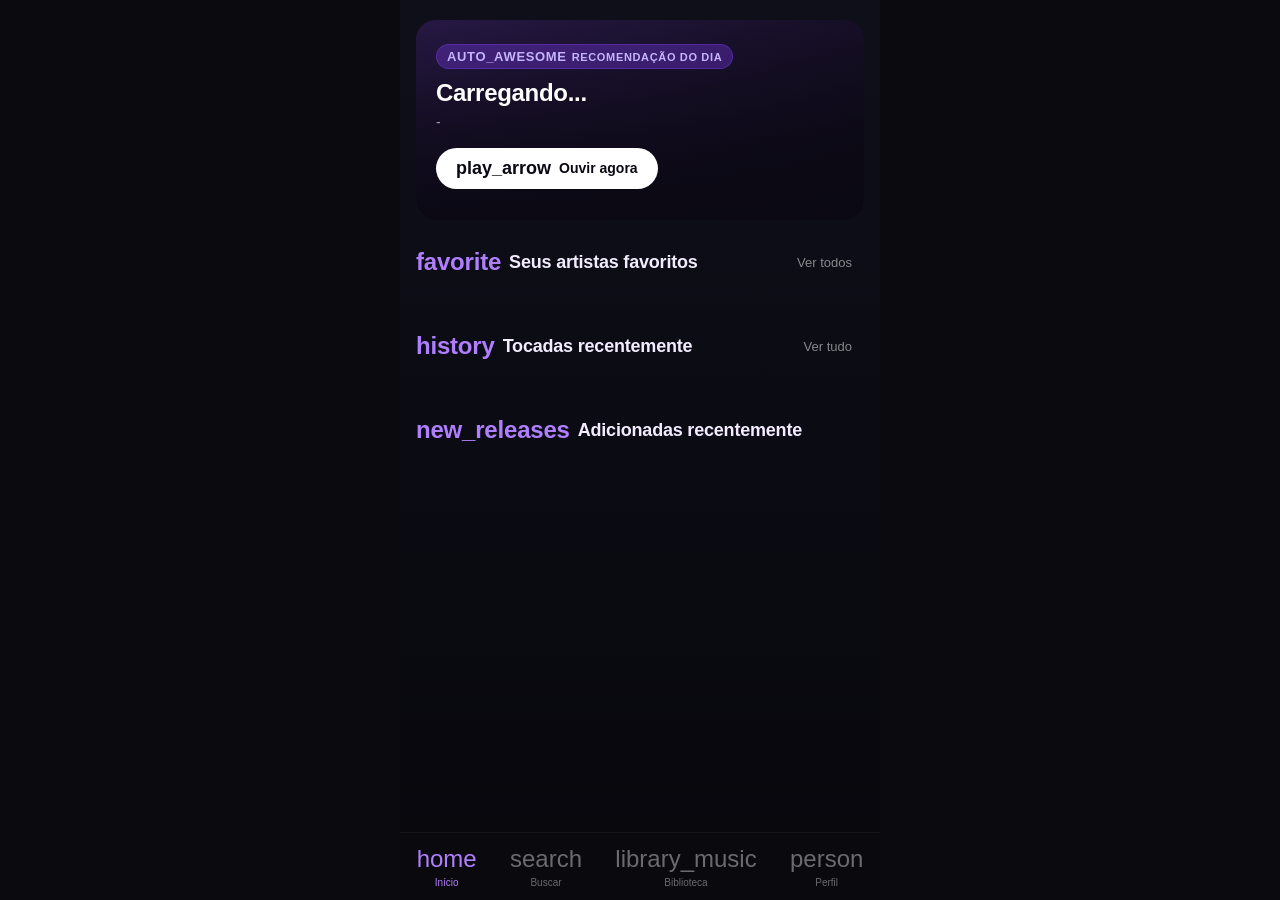
==== player.html @ 67375602 "Merge pull request #2 from isaacmottazt/vercel/install-vercel-web-analytics-o1m3c8 Install Vercel We" ====
<!doctype html>
<html lang="pt-BR">
  <head>
    <meta charset="UTF-8" />
    <meta
      name="viewport"
      content="width=device-width, initial-scale=1.0, viewport-fit=cover"
    />
    <title>Fenda Music</title>
    <link rel="manifest" href="manifest.json" />
    <link rel="stylesheet" href="fonts/material-symbols.css" />
    <link rel="stylesheet" href="base.css" />
    <link rel="stylesheet" href="inicio.css" />
    <link rel="stylesheet" href="busca.css" />
    <link rel="stylesheet" href="biblioteca.css" />
    <link rel="stylesheet" href="perfil.css" />
    <link rel="stylesheet" href="artist-detail.css" />
    <link rel="stylesheet" href="painel.css" />
    <style>
      /* Garante grid 3 colunas independente de cache do browser */
      .lib-artists-top {
        display: grid !important;
        grid-template-columns: repeat(3, 1fr) !important;
      }
      .lib-artists-top-row2 {
        display: contents !important;
      }
      .lib-top-artist-card {
        flex-direction: column !important;
        align-items: center !important;
        text-align: center !important;
      }
      .artists-grid-lib {
        display: grid !important;
        grid-template-columns: repeat(3, 1fr) !important;
      }
      .artist-card-lib {
        flex-direction: column !important;
        align-items: center !important;
        text-align: center !important;
      }
      .artist-card-lib-arrow {
        display: none !important;
      }

      /* ── FIX PLAYER EXPANDIDO (sobrescreve cache do SW) ── */

      /* Container principal */
      .lyrics-full-screen {
        position: fixed !important;
        top: 0 !important;
        left: 0 !important;
        transform: translateY(100%) !important;
        width: 100% !important;
        max-width: 100% !important;
        height: 100dvh !important;
        z-index: 2000 !important;
        display: flex !important;
        flex-direction: column !important;
        overflow: hidden !important;
        transition: transform 0.35s cubic-bezier(0.19, 1, 0.22, 1) !important;
        background: #0a0812 !important;
      }
      .lyrics-full-screen.expanded {
        transform: translateY(0%) !important;
      }

      /* Fundo dinâmico — DEVE ficar atrás de tudo */
      .player-bg {
        position: absolute !important;
        inset: 0 !important;
        z-index: 0 !important;
        background: linear-gradient(160deg, #2a1a4a 0%, #0a0812 60%) !important;
      }

      /* Painel de fila — DEVE ser overlay, não participar do flex flow.
         BUG: não tinha CSS em lugar nenhum, ficava no fluxo normal e
         empurrava o player-scroll-area para fora da tela. */
      .queue-panel {
        position: absolute !important;
        inset: 0 !important;
        z-index: 50 !important;
        background: #0d0a18 !important;
        transform: translateX(100%) !important;
        transition: transform 0.3s cubic-bezier(0.32, 0, 0.15, 1) !important;
        display: flex !important;
        flex-direction: column !important;
        overflow: hidden !important;
      }
      .queue-panel.active {
        transform: translateX(0%) !important;
      }
      .queue-panel-header {
        display: flex !important;
        align-items: center !important;
        justify-content: space-between !important;
        padding: 52px 20px 16px !important;
        flex-shrink: 0 !important;
        border-bottom: 1px solid rgba(255,255,255,0.08) !important;
      }
      .queue-panel-header h3 {
        font-size: 18px !important;
        font-weight: 800 !important;
        color: #fff !important;
        margin: 0 !important;
      }
      .queue-panel-list {
        flex: 1 !important;
        overflow-y: auto !important;
        padding: 8px 12px !important;
      }

      /* Área rolável — DEVE ter posição e z-index para ficar sobre o player-bg */
      .player-scroll-area {
        position: relative !important;
        z-index: 1 !important;
        flex: 1 !important;
        min-height: 0 !important;
        height: auto !important;
        overflow-y: auto !important;
        overflow-x: hidden !important;
        scroll-snap-type: y mandatory !important;
        scrollbar-width: none !important;
      }
      .player-scroll-area::-webkit-scrollbar { display: none !important; }

      /* Página 1: capa + controles */
      .player-page-one {
        min-height: 100dvh !important;
        height: auto !important;
        flex-shrink: 0 !important;
        display: flex !important;
        flex-direction: column !important;
        padding: 0 20px 16px !important;
        scroll-snap-align: start !important;
        box-sizing: border-box !important;
        position: relative !important;
      }

      /* Área da capa — cresce para preencher espaço disponível */
      .player-cover-area {
        flex: 1 !important;
        display: flex !important;
        align-items: center !important;
        justify-content: center !important;
        padding: 12px 0 !important;
        min-height: 0 !important;
      }

      /* Capa expandida */
      .player-expanded-cover {
        width: min(72vw, 300px) !important;
        aspect-ratio: 1 !important;
        border-radius: 20px !important;
        object-fit: cover !important;
        display: block !important;
      }

      /* Linha info (título + favorito) */
      .player-info-row {
        display: flex !important;
        align-items: center !important;
        justify-content: space-between !important;
        margin-bottom: 16px !important;
        flex-shrink: 0 !important;
      }
      .player-info-text { min-width: 0 !important; flex: 1 !important; }
      .player-info-text h2 {
        font-size: 22px !important;
        font-weight: 800 !important;
        color: #fff !important;
        margin: 0 0 3px !important;
        white-space: nowrap !important;
        overflow: hidden !important;
        text-overflow: ellipsis !important;
      }
      .player-info-text p {
        font-size: 14px !important;
        color: rgba(255,255,255,0.5) !important;
        margin: 0 !important;
      }

      /* Controles */
      .player-controls-row {
        display: flex !important;
        align-items: center !important;
        justify-content: space-between !important;
        margin-bottom: 16px !important;
        flex-shrink: 0 !important;
      }
      .ctrl-play {
        background: linear-gradient(135deg, #7c3aed, #a855f7) !important;
        border: none !important;
        width: 64px !important;
        height: 64px !important;
        border-radius: 50% !important;
        display: flex !important;
        align-items: center !important;
        justify-content: center !important;
        cursor: pointer !important;
      }
      .ctrl-play .material-symbols-rounded {
        font-size: 36px !important;
        color: #fff !important;
      }
      .ctrl-main, .ctrl-extra {
        background: none !important;
        border: none !important;
        display: flex !important;
        align-items: center !important;
        justify-content: center !important;
        cursor: pointer !important;
      }
      .ctrl-main  { width: 52px !important; height: 52px !important; color: rgba(255,255,255,0.85) !important; }
      .ctrl-extra { width: 44px !important; height: 44px !important; color: rgba(255,255,255,0.4) !important;  }
      .ctrl-main  .material-symbols-rounded { font-size: 40px !important; }
      .ctrl-extra .material-symbols-rounded { font-size: 22px !important; }
      .ctrl-extra.active { color: #a78bfa !important; }

      /* Mini controles (aparecem ao rolar para letras) */
      .player-mini-controls {
        position: absolute !important;
        bottom: 0 !important;
        left: 0 !important;
        right: 0 !important;
        z-index: 10 !important;
        transform: translateY(100%) !important;
        transition: transform 0.25s ease !important;
        display: flex !important;
        align-items: center !important;
        gap: 12px !important;
        padding: 12px 16px 20px !important;
        background: rgba(8,6,16,0.96) !important;
        backdrop-filter: blur(20px) !important;
      }
      .player-mini-controls.visible {
        transform: translateY(0) !important;
      }
    </style>
    <script src="https://cdn.jsdelivr.net/npm/@supabase/supabase-js@2"></script>
    <script src="supabase-config.js"></script>
    <script>
      window.va = window.va || function () { (window.vaq = window.vaq || []).push(arguments); };
    </script>
    <script defer src="/_vercel/insights/script.js"></script>
  </head>
  <body>
    <audio id="audio" style="display: none"></audio>

    <div class="app-container">
      <main class="main-content">
        <!-- ABA INÍCIO -->
        <div id="inicio" class="tab-content active">
          <div class="featured-card" id="featuredBanner">
            <div class="featured-bg" id="featuredBg"></div>
            <div class="featured-overlay"></div>
            <div class="featured-content">
              <span class="featured-badge">
                <span class="material-symbols-rounded">auto_awesome</span>
                Recomendação do dia
              </span>
              <h2 id="featuredTitle">Carregando...</h2>
              <p id="featuredArtist">-</p>
              <button id="featuredPlayBtn" class="featured-play-btn">
                <span class="material-symbols-rounded">play_arrow</span>
                Ouvir agora
              </button>
            </div>
          </div>

          <section class="home-section">
            <div class="section-header">
              <h2>
                <span class="material-symbols-rounded">favorite</span> Seus
                artistas favoritos
              </h2>
              <button class="section-see-all" id="seeAllArtists">
                Ver todos
              </button>
            </div>
            <div id="favoriteArtistsList" class="artists-grid"></div>
          </section>

          <section class="home-section">
            <div class="section-header">
              <h2>
                <span class="material-symbols-rounded">history</span> Tocadas
                recentemente
              </h2>
              <button class="section-see-all" id="seeAllRecent">
                Ver tudo
              </button>
            </div>
            <div id="recentlyPlayedList" class="recent-grid"></div>
          </section>

          <section class="home-section">
            <div class="section-header">
              <h2>
                <span class="material-symbols-rounded">new_releases</span>
                Adicionadas recentemente
              </h2>
            </div>
            <div id="popularPlaylistsList" class="playlists-grid"></div>
          </section>
        </div>

        <!-- ABA BUSCAR -->
        <div id="buscar" class="tab-content">
          <!-- Barra de busca -->
          <div class="search-top">
            <div class="search-bar-new">
              <button
                class="search-back-btn"
                id="searchBackBtn"
                style="display: none"
              >
                <span class="material-symbols-rounded">arrow_back</span>
              </button>
              <span class="material-symbols-rounded search-icon-static"
                >search</span
              >
              <input
                type="text"
                id="globalSearchInput"
                placeholder="Músicas, artistas..."
              />
              <button
                class="search-clear-btn"
                id="searchClearBtn"
                style="display: none"
              >
                <span class="material-symbols-rounded">close</span>
              </button>
            </div>
          </div>

          <!-- Resultados -->
          <div id="searchResults" style="display: none"></div>

          <!-- Estado padrão -->
          <div id="searchDefaultView">
            <div id="recentSearchesSection">
              <div class="search-section-header">
                <span>Buscas recentes</span>
                <button id="clearRecentSearchesBtn">Limpar</button>
              </div>
              <div id="recentSearchesList"></div>
            </div>
            <div id="featuredArtistsSection" class="search-featured-section">
              <div class="search-section-header">
                <span>Artistas</span>
              </div>
              <div id="featuredArtistsList" class="search-artists-row"></div>
            </div>
          </div>
        </div>

        <!-- ABA BIBLIOTECA -->
        <div id="biblioteca" class="tab-content">
          <div id="playlistsRootView">
            <div class="library-container">
              <!-- Header -->
              <div class="library-header">
                <h1>Biblioteca</h1>
                <div class="library-header-actions">
                  <button class="lib-icon-btn" id="libSearchBtn" title="Buscar">
                    <span class="material-symbols-rounded">search</span>
                  </button>
                  <button
                    class="lib-icon-btn"
                    id="libAddBtn"
                    title="Nova playlist"
                    onclick="
                      window.openCreatePlaylistModal &&
                        window.openCreatePlaylistModal()
                    "
                  >
                    <span class="material-symbols-rounded">add</span>
                  </button>
                </div>
              </div>

              <!-- Filtros -->
              <div class="library-main-tabs">
                <button class="lib-main-tab active" data-filter="all">
                  Tudo
                </button>
                <button class="lib-main-tab" data-filter="playlists">
                  Playlists
                </button>
                <button class="lib-main-tab" data-filter="history">
                  Histórico
                </button>
                <button class="lib-main-tab" data-filter="artists">
                  Artistas
                </button>
                <button class="lib-main-tab" data-filter="downloads">
                  Downloads
                </button>
              </div>

              <!-- Cards de resumo -->
              <div id="summaryCards" class="summary-grid">
                <div class="summary-card" data-type="downloads">
                  <div class="summary-card-icon">
                    <span class="material-symbols-rounded">download</span>
                  </div>
                  <div>
                    <h3 id="downloadsCount">0</h3>
                    <p>Downloads</p>
                  </div>
                </div>
                <div class="summary-card" data-type="recent">
                  <div class="summary-card-icon">
                    <span class="material-symbols-rounded">history</span>
                  </div>
                  <div>
                    <h3 id="recentCount">0</h3>
                    <p>Ouvidas</p>
                  </div>
                </div>
              </div>

              <!-- Playlists -->
              <div id="playlistsSection" class="library-section">
                <div class="section-header">
                  <h2>Playlists</h2>
                </div>
                <div id="playlistsGrid" class="playlists-grid-modern"></div>
              </div>

              <!-- Artistas -->
              <div
                id="artistsSection"
                class="library-section"
                style="display: none"
              >
                <div class="section-header"><h2>Artistas</h2></div>
                <div id="artistsGrid" class="lib-artists-container"></div>
              </div>

              <!-- Histórico inserido dinamicamente -->
            </div>
          </div>

          <!-- Detalhe da playlist -->
          <div id="playlistDetailView" style="display: none">
            <div
              style="
                display: flex;
                align-items: center;
                padding: 8px 0 0;
                margin-bottom: 4px;
              "
            >
              <button
                id="backToPlaylistsBtn"
                style="
                  background: rgba(255, 255, 255, 0.06);
                  border: none;
                  width: 38px;
                  height: 38px;
                  border-radius: 50%;
                  display: flex;
                  align-items: center;
                  justify-content: center;
                  cursor: pointer;
                  color: rgba(255, 255, 255, 0.7);
                  flex-shrink: 0;
                "
              >
                <span class="material-symbols-rounded">arrow_back</span>
              </button>
            </div>
            <div class="playlist-detail-header">
              <div class="playlist-detail-cover" id="playlistDetailCover">
                <span class="material-symbols-rounded">queue_music</span>
              </div>
              <h2 id="playlistDetailName">Playlist</h2>
              <p id="playlistDetailCount">0 músicas</p>
              <div class="playlist-detail-actions">
                <button class="playlist-play-all-btn" id="playlistPlayAllBtn">
                  <span class="material-symbols-rounded">play_arrow</span> Tocar
                  tudo
                </button>
                <button class="playlist-shuffle-btn" id="playlistShuffleBtn">
                  <span class="material-symbols-rounded">shuffle</span>
                  Aleatório
                </button>
              </div>
            </div>
            <div id="playlistTracksList" class="playlist-tracks-list"></div>
          </div>
        </div>
        <!-- ABA PERFIL -->
        <div id="perfil" class="tab-content">
          <div class="profile-page">
            <!-- Hero: banner + avatar -->
            <div class="profile-hero">
              <div class="profile-banner" id="profileBanner"></div>
              <div class="profile-hero-bottom">
                <div class="profile-avatar-wrap">
                  <img
                    id="profileAvatarImg"
                    src=""
                    alt=""
                    style="display: none"
                  />
                  <span
                    class="material-symbols-rounded profile-avatar-icon"
                    id="profileAvatarIcon"
                    >account_circle</span
                  >
                </div>
                <button class="profile-edit-chip" id="editProfileBtn">
                  <span class="material-symbols-rounded">edit</span>
                  Editar
                </button>
              </div>
            </div>

            <!-- Nome e bio -->
            <div class="profile-identity">
              <h1 id="profileName">Carregando...</h1>
              <p id="profileUsername" class="profile-handle">@usuario</p>
              <p id="profileBio" class="profile-bio-text">
                Apaixonado por música.
              </p>
            </div>

            <!-- Stats -->
            <div class="profile-stats-row">
              <div class="profile-stat">
                <span class="profile-stat-num" id="totalPlaylists">0</span>
                <span class="profile-stat-label">Playlists</span>
              </div>
              <div class="profile-stat-divider"></div>
              <div class="profile-stat">
                <span class="profile-stat-num" id="totalFavorites">0</span>
                <span class="profile-stat-label">Curtidas</span>
              </div>
              <div class="profile-stat-divider"></div>
              <div class="profile-stat">
                <span class="profile-stat-num" id="totalTimeStat">0 min</span>
                <span class="profile-stat-label">Ouvido</span>
              </div>
            </div>

            <!-- Menu -->
            <div class="profile-menu">
              <button class="profile-menu-item" id="likedSongsNavBtn">
                <div class="profile-menu-icon pmi-pink">
                  <span class="material-symbols-rounded">favorite</span>
                </div>
                <div class="profile-menu-text">
                  <span class="profile-menu-title">Músicas curtidas</span>
                  <span class="profile-menu-sub">Ver todas as curtidas</span>
                </div>
                <span class="material-symbols-rounded profile-menu-arrow"
                  >chevron_right</span
                >
              </button>

              <button class="profile-menu-item" id="downloadsNavBtn">
                <div class="profile-menu-icon pmi-green">
                  <span class="material-symbols-rounded">download</span>
                </div>
                <div class="profile-menu-text">
                  <span class="profile-menu-title">Downloads</span>
                  <span class="profile-menu-sub">Músicas salvas offline</span>
                </div>
                <span class="material-symbols-rounded profile-menu-arrow"
                  >chevron_right</span
                >
              </button>

              <button class="profile-menu-item" id="recentNavBtn">
                <div class="profile-menu-icon pmi-yellow">
                  <span class="material-symbols-rounded">history</span>
                </div>
                <div class="profile-menu-text">
                  <span class="profile-menu-title">Ouvidas recentemente</span>
                  <span class="profile-menu-sub">Seu histórico</span>
                </div>
                <span class="material-symbols-rounded profile-menu-arrow"
                  >chevron_right</span
                >
              </button>

              <button class="profile-menu-item" id="settingsNavBtn">
                <div class="profile-menu-icon pmi-gray">
                  <span class="material-symbols-rounded">settings</span>
                </div>
                <div class="profile-menu-text">
                  <span class="profile-menu-title">Configurações</span>
                  <span class="profile-menu-sub">Em breve</span>
                </div>
                <span class="material-symbols-rounded profile-menu-arrow"
                  >chevron_right</span
                >
              </button>
            </div>

            <!-- Sair -->
            <button class="profile-logout-btn" id="logoutBtn">
              <span class="material-symbols-rounded">logout</span>
              Sair da conta
            </button>
          </div>
        </div>
      </main>

      <!-- Player inferior (Liquid Glass) -->
      <div id="playerBottomBar" class="player-bottom-bar" style="display: none">
        <!-- Cover + anel -->
        <div class="mini-cover-wrap" id="miniCoverWrap">
          <svg class="mini-progress-ring" viewBox="0 0 52 52">
            <circle class="mini-ring-bg" cx="26" cy="26" r="23" />
            <circle
              class="mini-ring-fill"
              id="miniRingFill"
              cx="26"
              cy="26"
              r="23"
            />
          </svg>
          <img
            id="playerBottomCover"
            src=""
            alt=""
            class="player-bottom-cover"
            onerror="this.style.display = 'none'"
            onload="this.style.display = 'block'"
          />
        </div>

        <!-- Info (toca ao clicar) -->
        <div class="mini-info" id="miniInfoArea">
          <h4 id="playerBottomTitle">Título da Música</h4>
          <p id="playerBottomArtist">Artista</p>
        </div>

        <!-- Controles -->
        <div class="mini-controls">
          <button class="mini-ctrl-btn" id="miniPrevBtnBar">
            <span class="material-symbols-rounded">skip_previous</span>
          </button>
          <button class="mini-ctrl-play" id="playerBottomPlayBtn">
            <span class="material-symbols-rounded">play_arrow</span>
          </button>
          <button class="mini-ctrl-btn" id="miniNextBtnBar">
            <span class="material-symbols-rounded">skip_next</span>
          </button>
        </div>
      </div>

      <!-- Barra de navegação inferior -->
      <nav class="nav-bar">
        <button class="nav-btn active" data-tab="inicio">
          <span class="material-symbols-rounded">home</span>
          <p>Início</p>
        </button>
        <button class="nav-btn" data-tab="buscar">
          <span class="material-symbols-rounded">search</span>
          <p>Buscar</p>
        </button>
        <button class="nav-btn" data-tab="biblioteca">
          <span class="material-symbols-rounded">library_music</span>
          <p>Biblioteca</p>
        </button>
        <button class="nav-btn" data-tab="perfil">
          <span class="material-symbols-rounded">person</span>
          <p>Perfil</p>
        </button>
      </nav>
    </div>

    <!-- Player expandido estilo Spotify -->
    <div id="lyricsFullScreen" class="lyrics-full-screen">
      <!-- Fundo dinâmico (cor extraída da capa) -->
      <div class="player-bg" id="playerBg"></div>

      <!-- Painel de fila (sobrepõe tudo) -->
      <div id="queuePanel" class="queue-panel">
        <div class="queue-panel-header">
          <h3>Próximas músicas</h3>
          <button onclick="window.closeQueuePanel()" class="close-lyrics-btn">
            <span class="material-symbols-rounded">close</span>
          </button>
        </div>
        <div id="queuePanelList" class="queue-panel-list"></div>
      </div>

      <!-- Área rolável completa -->
      <div class="player-scroll-area" id="playerScrollArea">
        <!-- ── PÁGINA 1: Cover + Controles ── -->
        <div class="player-page-one">
          <!-- Header -->
          <div class="player-top-bar">
            <button
              onclick="window.collapseLyricsScreen()"
              class="player-icon-btn"
            >
              <span class="material-symbols-rounded">keyboard_arrow_down</span>
            </button>
            <div class="player-top-meta">
              <span class="player-top-context" id="playerContext"
                >FENDA MUSIC</span
              >
              <span class="player-top-playlist" id="lyricsTrackTitle"
                >Título</span
              >
            </div>
            <button class="player-icon-btn" id="playerMoreBtn">
              <span class="material-symbols-rounded">more_vert</span>
            </button>
          </div>

          <!-- Cover grande -->
          <div class="player-cover-area">
            <img
              id="playerExpandedCover"
              class="player-expanded-cover"
              src=""
              alt=""
            />
          </div>

          <!-- Info + favorito -->
          <div class="player-info-row">
            <div class="player-info-text">
              <h2 id="playerExpandedTitle">Título</h2>
              <p id="playerExpandedArtist">Artista</p>
            </div>
            <button class="player-fav-big" id="playerExpandedFavBtn">
              <span class="material-symbols-rounded">favorite_border</span>
            </button>
          </div>

          <!-- Seek bar -->
          <div class="player-progress-area">
            <div class="player-seek-bar" id="progressBar">
              <div class="player-seek-fill" id="progressFill"></div>
              <div class="player-seek-thumb" id="progressThumb"></div>
            </div>
            <div class="player-time-row">
              <span id="currentTime" class="time-txt">0:00</span>
              <span id="totalTime" class="time-txt">0:00</span>
            </div>
          </div>

          <!-- Controles -->
          <div class="player-controls-row">
            <button id="shuffleBtn" class="ctrl-extra">
              <span class="material-symbols-rounded">shuffle</span>
            </button>
            <button id="prevBtn" class="ctrl-main">
              <span class="material-symbols-rounded">skip_previous</span>
            </button>
            <button id="bigPlayBtn" class="ctrl-play">
              <span class="material-symbols-rounded">play_arrow</span>
            </button>
            <button id="nextBtn" class="ctrl-main">
              <span class="material-symbols-rounded">skip_next</span>
            </button>
            <button id="repeatBtn" class="ctrl-extra">
              <span class="material-symbols-rounded">repeat</span>
            </button>
          </div>

          <!-- Ações extras -->
          <div class="player-bottom-actions">
            <button class="player-action-btn" id="shareMusicBtn">
              <span class="material-symbols-rounded">share</span>
            </button>
            <button class="player-action-btn" id="playerBottomQueueBtn">
              <span class="material-symbols-rounded">queue_music</span>
            </button>
            <button class="player-action-btn" onclick="window.openQueuePanel()">
              <span class="material-symbols-rounded">playlist_add</span>
            </button>
          </div>

          <!-- Indicador de scroll para letras -->
          <div class="player-scroll-hint">
            <span class="material-symbols-rounded">expand_more</span>
            <span>Letra</span>
          </div>
        </div>
        <!-- fim player-page-one -->

        <!-- ── PÁGINA 2: Letras ── -->
        <div class="player-page-lyrics">
          <div class="player-lyrics-header">
            <span class="material-symbols-rounded">lyrics</span>
            <span>Letra</span>
          </div>
          <div id="lyricsContainer" class="lyrics-container-content"></div>
          <div style="height: 120px"></div>
        </div>
      </div>
      <!-- fim player-scroll-area -->

      <!-- Controles fixos mini (aparecem ao rolar para letras) -->
      <div class="player-mini-controls" id="playerMiniControls">
        <img id="playerMiniCover" class="player-mini-cover" src="" alt="" />
        <div class="player-mini-info">
          <span id="playerMiniTitle">Título</span>
          <span id="playerMiniArtist">Artista</span>
        </div>
        <div class="player-mini-btns">
          <button class="ctrl-extra" id="miniPrevBtn">
            <span class="material-symbols-rounded">skip_previous</span>
          </button>
          <button class="player-mini-play" id="miniPlayBtn">
            <span class="material-symbols-rounded">play_arrow</span>
          </button>
          <button class="ctrl-extra" id="miniNextBtn">
            <span class="material-symbols-rounded">skip_next</span>
          </button>
        </div>
      </div>

      <!-- ID antigo para compat -->
      <div id="lyricsScroller" style="display: none"></div>
    </div>

    <!-- MODAIS -->
    <div id="playlistModal" class="modal-backdrop">
      <div class="modal-content-box">
        <h3 id="modalPlaylistTitle">Nova Playlist</h3>
        <div class="playlist-modal-new">
          <div class="playlist-modal-cover-preview" id="playlistCoverPreview">
            <span class="material-symbols-rounded">add_photo_alternate</span>
            <span class="playlist-modal-cover-hint">Capa</span>
          </div>
          <input
            type="text"
            id="newPlaylistName"
            placeholder="Nome da playlist..."
            autocomplete="off"
          />
          <input
            type="file"
            id="playlistCoverFile"
            accept="image/*"
            style="display: none"
          />
        </div>
        <div class="modal-actions-wrapper">
          <button id="cancelModalBtn">Cancelar</button>
          <button id="confirmModalBtn">Salvar</button>
        </div>
      </div>
    </div>
    <div id="addToPlaylistModal" class="modal-backdrop">
      <div
        class="modal-content-box"
        style="max-width: 380px; padding: 0; border-radius: 28px"
      >
        <div
          style="
            padding: 20px 20px 12px 20px;
            border-bottom: 1px solid rgba(255, 255, 255, 0.05);
          "
        >
          <h3 style="margin: 0 0 8px 0; font-size: 20px">
            Adicionar à playlist
          </h3>
          <input
            type="text"
            id="playlistSearchInput"
            placeholder="Procurar playlist..."
            style="
              width: 100%;
              background: rgba(255, 255, 255, 0.05);
              border: 1px solid rgba(255, 255, 255, 0.08);
              border-radius: 40px;
              padding: 10px 16px;
              color: white;
              font-size: 14px;
              margin-top: 8px;
            "
          />
        </div>
        <div
          id="playlistSelectList"
          style="max-height: 320px; overflow-y: auto; padding: 8px 12px"
        ></div>
        <div
          style="
            padding: 12px 20px 20px 20px;
            border-top: 1px solid rgba(255, 255, 255, 0.05);
          "
        >
          <button
            id="openCreatePlaylistFromAddBtn"
            style="
              width: 100%;
              background: rgba(255, 255, 255, 0.05);
              border: none;
              border-radius: 40px;
              padding: 12px;
              color: white;
              font-weight: 600;
              display: flex;
              align-items: center;
              justify-content: center;
              gap: 8px;
              cursor: pointer;
            "
          >
            <span class="material-symbols-rounded">add</span> Nova Playlist
          </button>
        </div>
      </div>
    </div>
    <div id="createPlaylistSubModal" class="modal-backdrop">
      <div class="modal-content-box" style="max-width: 320px">
        <h3 style="margin-bottom: 16px">Criar playlist</h3>
        <input
          type="text"
          id="subNewPlaylistName"
          placeholder="Nome da playlist"
          style="margin-bottom: 20px"
        />
        <div class="modal-actions-wrapper">
          <button id="cancelSubModalBtn">Cancelar</button
          ><button
            id="confirmSubModalBtn"
            style="background: #924cff; color: white"
          >
            Criar
          </button>
        </div>
      </div>
    </div>
    <div id="contextMenuBackdrop" class="context-menu-backdrop"></div>
    <div id="contextMenuModal" class="context-menu-modal"></div>
    <div id="toastContainer" class="toast-container"></div>
    <!-- MODAL EDITAR PERFIL -->
    <div id="editProfileModal" class="modal-backdrop">
      <div class="modal-content-box" style="max-width: 380px">
        <h3>Editar perfil</h3>
        <input type="text" id="editName" placeholder="Nome completo" />
        <input type="email" id="editEmail" placeholder="E-mail" />
        <textarea
          id="editBio"
          placeholder="Bio / frase de destaque"
          rows="3"
          style="
            width: 100%;
            background: rgba(255, 255, 255, 0.06);
            border: 1px solid rgba(146, 76, 255, 0.3);
            border-radius: 16px;
            padding: 12px;
            color: white;
            margin-bottom: 16px;
          "
        ></textarea>
        <div class="modal-file-label" id="avatarLabel">
          <span class="material-symbols-rounded">photo_camera</span>
          <span class="file-name" id="avatarFileName">Nenhuma foto</span>
          <span class="material-symbols-rounded">upload</span>
        </div>
        <input
          type="file"
          id="editAvatar"
          accept="image/*"
          style="display: none"
        />
        <div class="modal-actions-wrapper">
          <button id="cancelEditBtn">Cancelar</button>
          <button id="saveEditBtn">Salvar</button>
        </div>
      </div>
    </div>

    <!-- Modal de confirmação genérico -->
    <div id="confirmModal" class="modal-backdrop">
      <div
        class="modal-content-box"
        style="max-width: 320px; text-align: center"
      >
        <h3 id="confirmModalTitle">Confirmar</h3>
        <p
          id="confirmModalMessage"
          style="
            margin: 16px 0;
            font-size: 14px;
            color: rgba(255, 255, 255, 0.8);
          "
        ></p>
        <div class="modal-actions-wrapper">
          <button id="confirmModalCancelBtn" class="modal-btn-cancel">
            Cancelar
          </button>
          <button id="confirmModalOkBtn" class="modal-btn-ok">OK</button>
        </div>
      </div>
    </div>

    <script src="player-core.js"></script>
    <script src="player-audio-lyrics.js"></script>
    <script src="player-ui.js"></script>
    <script src="player-playlists.js"></script>
    <script src="player-menus-core.js"></script>
    <script src="player-music-actions.js"></script>
    <script src="search.js"></script>
    <script src="player-smart-queue.js"></script>
    <script src="inicio-extras.js"></script>
    <script>
      // Registra o service worker para habilitar funcionamento offline (PWA)
      if ("serviceWorker" in navigator) {
        window.addEventListener("load", () => {
          navigator.serviceWorker
            .register("/sw.js", { scope: "/" })
            .then((reg) => {
              console.log("[SW] Registrado:", reg.scope);
              // Força atualização se há SW esperando
              if (reg.waiting)
                reg.waiting.postMessage({ type: "SKIP_WAITING" });
              reg.addEventListener("updatefound", () => {
                const sw = reg.installing;
                sw.addEventListener("statechange", () => {
                  if (
                    sw.state === "installed" &&
                    navigator.serviceWorker.controller
                  ) {
                    sw.postMessage({ type: "SKIP_WAITING" });
                  }
                });
              });
            })
            .catch((err) => console.warn("[SW] Falha:", err));
        });
      }
    </script>
  </body>
</html>
---- base.css ----
/* ===== RESET E LAYOUT GLOBAL ===== */
* {
  margin: 0;
  padding: 0;
  box-sizing: border-box;
}

body {
  background: #0a0a0f;
  font-family:
    -apple-system, BlinkMacSystemFont, "Segoe UI", Roboto, Helvetica, Arial,
    sans-serif;
  color: #fff;
  -webkit-tap-highlight-color: transparent;
}

.app-container {
  max-width: 480px;
  margin: 0 auto;
  min-height: 100vh;
  display: flex;
  flex-direction: column;
  background: linear-gradient(180deg, #0f0f1a 0%, #07070c 100%);
  position: relative;
}

.main-content {
  flex: 1;
  padding: 20px 16px 90px;
  overflow-y: auto;
  scroll-behavior: smooth;
  transition: padding-bottom 0.3s ease;
}
body.player-active .main-content {
  padding-bottom: 160px;
}

.tab-content {
  display: none;
  animation: fadeIn 0.3s ease;
}
.tab-content.active {
  display: block;
}
@keyframes fadeIn {
  from {
    opacity: 0;
    transform: translateY(8px);
  }
  to {
    opacity: 1;
    transform: translateY(0);
  }
}

/* ===== NAVEGAÇÃO INFERIOR ===== */
.nav-bar {
  position: fixed;
  bottom: 0;
  left: 50%;
  transform: translateX(-50%);
  width: 100%;
  max-width: 480px;
  height: 68px;
  background: rgba(10, 10, 15, 0.9);
  backdrop-filter: blur(20px);
  border-top: 1px solid rgba(255, 255, 255, 0.05);
  display: flex;
  justify-content: space-around;
  align-items: center;
  z-index: 999;
}
.nav-btn {
  background: none;
  border: none;
  color: rgba(255, 255, 255, 0.4);
  display: flex;
  flex-direction: column;
  align-items: center;
  gap: 4px;
  cursor: pointer;
  transition: 0.2s;
}
.nav-btn.active {
  color: #b07fff;
}
.nav-btn span {
  font-size: 24px;
}
.nav-btn p {
  font-size: 10px;
  font-weight: 500;
}

/* ===== PLAYER INFERIOR ===== */
.player-bottom-bar {
  position: fixed;
  bottom: 76px;
  left: 10px;
  right: 10px;
  background: rgba(28, 20, 50, 0.55);
  backdrop-filter: blur(28px) saturate(1.8);
  -webkit-backdrop-filter: blur(28px) saturate(1.8);
  border-radius: 24px;
  padding: 8px 12px 8px 8px;
  display: flex;
  align-items: center;
  gap: 10px;
  z-index: 998;
  box-shadow:
    0 8px 32px rgba(0, 0, 0, 0.5),
    0 1px 0 rgba(255, 255, 255, 0.08) inset,
    0 0 0 1px rgba(146, 76, 255, 0.2);
  border-top: 1px solid rgba(255, 255, 255, 0.12);
  cursor: pointer;
  max-width: 460px;
  margin: 0 auto;
}
.mini-cover-wrap {
  position: relative;
  width: 48px;
  height: 48px;
  flex-shrink: 0;
  cursor: pointer;
}
.mini-progress-ring {
  position: absolute;
  inset: 0;
  width: 48px;
  height: 48px;
  transform: rotate(-90deg);
}
.mini-ring-bg {
  fill: none;
  stroke: rgba(255, 255, 255, 0.1);
  stroke-width: 2;
}
.mini-ring-fill {
  fill: none;
  stroke: #a855f7;
  stroke-width: 2;
  stroke-linecap: round;
  stroke-dasharray: 144.5;
  stroke-dashoffset: 144.5;
  transition: stroke-dashoffset 0.25s linear;
}
.player-bottom-cover {
  position: absolute;
  inset: 3px;
  width: calc(100% - 6px);
  height: calc(100% - 6px);
  border-radius: 50%;
  object-fit: cover;
  background: rgba(255, 255, 255, 0.06);
}
.player-bottom-cover[src=""],
.player-bottom-cover:not([src]) {
  display: none;
}
.mini-info {
  flex: 1;
  min-width: 0;
  cursor: pointer;
}
.mini-info h4 {
  font-size: 13px;
  font-weight: 700;
  color: #fff;
  margin: 0 0 2px;
  white-space: nowrap;
  overflow: hidden;
  text-overflow: ellipsis;
}
.mini-info p {
  font-size: 11px;
  color: rgba(255, 255, 255, 0.45);
  margin: 0;
  white-space: nowrap;
  overflow: hidden;
  text-overflow: ellipsis;
}
.mini-controls {
  display: flex;
  align-items: center;
  gap: 2px;
  flex-shrink: 0;
}
.mini-ctrl-btn {
  background: none;
  border: none;
  color: rgba(255, 255, 255, 0.6);
  width: 36px;
  height: 36px;
  border-radius: 50%;
  display: flex;
  align-items: center;
  justify-content: center;
  cursor: pointer;
  transition: 0.12s;
}
.mini-ctrl-btn .material-symbols-rounded {
  font-size: 26px;
}
.mini-ctrl-btn:active {
  color: #fff;
  transform: scale(0.9);
}
.mini-ctrl-play {
  background: rgba(168, 85, 247, 0.9);
  border: none;
  width: 38px;
  height: 38px;
  border-radius: 50%;
  display: flex;
  align-items: center;
  justify-content: center;
  cursor: pointer;
  box-shadow: 0 2px 12px rgba(168, 85, 247, 0.5);
  transition: 0.12s;
}
.mini-ctrl-play .material-symbols-rounded {
  font-size: 22px;
  color: #fff;
}
.mini-ctrl-play:active {
  transform: scale(0.92);
}
.player-bottom-content {
  display: contents;
}
.player-bottom-controls {
  display: none;
}
.player-bottom-more-btn {
  display: none;
}
.player-bottom-play-btn {
  display: none;
}
.player-bottom-info {
  display: none;
}
.mini-progress-bg {
  display: none;
}
.mini-progress-bar {
  display: none;
}

/* ===== TELA DE LETRAS - COMPLETA (SEM FILA, COM TODOS OS BOTÕES) ===== */
.lyrics-full-screen {
  position: fixed;
  top: 0;
  left: 50%;
  transform: translateX(-50%) translateY(100%);
  width: 100%;
  max-width: 480px;
  height: 100vh; /* fallback */
  height: 100dvh;
  background: linear-gradient(145deg, #0c0916 0%, #05030a 100%);
  z-index: 2000;
  display: flex;
  flex-direction: column;
  overflow: hidden;
  transition: transform 0.35s cubic-bezier(0.19, 1, 0.22, 1);
}
.lyrics-full-screen.expanded {
  transform: translateX(-50%) translateY(0%);
}
/* ===== MODAIS E MENU DE CONTEXTO ===== */
.modal-backdrop {
  position: fixed;
  top: 0;
  left: 0;
  width: 100%;
  height: 100%;
  background: rgba(0, 0, 0, 0.7);
  backdrop-filter: blur(4px);
  display: none;
  align-items: center;
  justify-content: center;
  z-index: 10000;
}
.modal-backdrop.active {
  display: flex;
}
.modal-content-box {
  background: #1c1826;
  border-radius: 24px;
  padding: 20px;
  width: 85%;
  max-width: 340px;
}
/* context menu — ver definição abaixo */
.toast-container {
  position: fixed;
  top: 20px;
  left: 50%;
  transform: translateX(-50%);
  z-index: 11000;
  width: 90%;
  max-width: 380px;
}
.premium-toast {
  background: #1c1826;
  border-radius: 12px;
  padding: 12px 16px;
  display: flex;
  align-items: center;
  gap: 10px;
  color: white;
  animation: slideDown 0.3s ease;
}
@keyframes slideDown {
  from {
    opacity: 0;
    transform: translateY(-20px);
  }
  to {
    opacity: 1;
    transform: translateY(0);
  }
}

/* Botões do modal de confirmação */
.modal-btn-cancel,
.modal-btn-ok {
  flex: 1;
  background: rgba(255, 255, 255, 0.05);
  border: none;
  border-radius: 60px;
  padding: 12px 0;
  font-size: 15px;
  font-weight: 600;
  cursor: pointer;
  transition: all 0.2s;
}
.modal-btn-cancel {
  background: rgba(255, 255, 255, 0.08);
  color: rgba(255, 255, 255, 0.7);
}
.modal-btn-cancel:hover {
  background: rgba(255, 74, 117, 0.2);
  color: #ff4a75;
}
.modal-btn-ok {
  background: linear-gradient(135deg, #924cff, #6a2ad4);
  color: white;
}
.modal-btn-ok:hover {
  transform: scale(1.02);
  background: linear-gradient(135deg, #a05eff, #7a3ae4);
}
/* ===== PLAYER EXPANDIDO ===== */
.player-bg {
  position: absolute;
  inset: 0;
  background: linear-gradient(160deg, #2a1a4a 0%, #0a0812 60%);
  z-index: 0;
  transition: background 1s ease;
}
.player-bg::after {
  content: "";
  position: absolute;
  inset: 0;
  background: linear-gradient(
    to bottom,
    rgba(10, 8, 18, 0) 0%,
    rgba(10, 8, 18, 0.3) 40%,
    rgba(10, 8, 18, 0.85) 75%,
    rgba(10, 8, 18, 1) 100%
  );
}
.player-scroll-area {
  position: relative;
  z-index: 1;
  flex: 1;
  min-height: 0;
  overflow-y: auto;
  overflow-x: hidden;
  scroll-snap-type: y mandatory;
  scrollbar-width: none;
}
.player-scroll-area::-webkit-scrollbar {
  display: none;
}
.player-page-one {
  min-height: 100%;
  height: 100vh; /* fallback */
  height: 100dvh;
  display: flex;
  flex-direction: column;
  padding: 0 20px 16px;
  scroll-snap-align: start;
  box-sizing: border-box;
}
.player-top-bar {
  display: flex;
  align-items: center;
  justify-content: space-between;
  padding: 14px 0 4px;
  flex-shrink: 0;
}
.player-icon-btn {
  background: none;
  border: none;
  width: 40px;
  height: 40px;
  display: flex;
  align-items: center;
  justify-content: center;
  cursor: pointer;
  color: rgba(255, 255, 255, 0.6);
  border-radius: 50%;
  flex-shrink: 0;
}
.player-icon-btn:active {
  background: rgba(255, 255, 255, 0.08);
  color: #fff;
}
.player-icon-btn .material-symbols-rounded {
  font-size: 24px;
}
.player-top-meta {
  display: flex;
  flex-direction: column;
  align-items: center;
  flex: 1;
  min-width: 0;
  padding: 0 8px;
}
.player-top-context {
  font-size: 10px;
  font-weight: 700;
  color: rgba(255, 255, 255, 0.4);
  text-transform: uppercase;
  letter-spacing: 0.12em;
}
.player-top-playlist {
  font-size: 14px;
  font-weight: 700;
  color: rgba(255, 255, 255, 0.9);
  white-space: nowrap;
  overflow: hidden;
  text-overflow: ellipsis;
  max-width: 200px;
  text-align: center;
}
.player-cover-area {
  flex: 1;
  display: flex;
  align-items: center;
  justify-content: center;
  padding: 12px 0;
  min-height: 0;
}
.player-expanded-cover {
  width: min(72vw, 300px);
  aspect-ratio: 1;
  border-radius: 20px;
  object-fit: cover;
  box-shadow:
    0 0 0 1px rgba(146, 76, 255, 0.2),
    0 20px 50px rgba(0, 0, 0, 0.8),
    0 0 40px rgba(146, 76, 255, 0.15);
  transition:
    transform 0.3s ease,
    box-shadow 0.3s ease;
}
.player-expanded-cover.playing {
  transform: scale(1.03);
  box-shadow:
    0 0 0 1px rgba(146, 76, 255, 0.35),
    0 24px 60px rgba(0, 0, 0, 0.85),
    0 0 60px rgba(146, 76, 255, 0.25);
}
.player-info-row {
  display: flex;
  align-items: center;
  justify-content: space-between;
  margin-bottom: 16px;
  flex-shrink: 0;
}
.player-info-text {
  min-width: 0;
  flex: 1;
}
.player-info-text h2 {
  font-size: 22px;
  font-weight: 800;
  color: #fff;
  margin: 0 0 3px;
  white-space: nowrap;
  overflow: hidden;
  text-overflow: ellipsis;
  letter-spacing: -0.3px;
}
.player-info-text p {
  font-size: 14px;
  color: rgba(255, 255, 255, 0.5);
  margin: 0;
}
.player-fav-big {
  background: none;
  border: none;
  color: rgba(255, 255, 255, 0.4);
  cursor: pointer;
  padding: 8px;
  flex-shrink: 0;
  transition: 0.2s;
}
.player-fav-big.active {
  color: #c084fc;
}
.player-fav-big .material-symbols-rounded {
  font-size: 28px;
}
.player-progress-area {
  margin-bottom: 10px;
  flex-shrink: 0;
}
.player-seek-bar {
  position: relative;
  height: 3px;
  background: rgba(255, 255, 255, 0.15);
  border-radius: 4px;
  cursor: pointer;
  margin-bottom: 8px;
  transition: height 0.15s;
}
.player-seek-bar.dragging,
.player-seek-bar:hover {
  height: 5px;
}
.player-seek-fill {
  position: absolute;
  left: 0;
  top: 0;
  height: 100%;
  background: linear-gradient(90deg, #7c3aed, #c084fc);
  border-radius: 4px;
  pointer-events: none;
  width: 0%;
}
.player-seek-thumb {
  position: absolute;
  top: 50%;
  transform: translate(-50%, -50%) scale(0);
  width: 14px;
  height: 14px;
  background: #c084fc;
  border-radius: 50%;
  pointer-events: none;
  transition: transform 0.15s;
  left: 0%;
  box-shadow: 0 0 8px rgba(192, 132, 252, 0.6);
}
.player-seek-bar:hover .player-seek-thumb,
.player-seek-bar.dragging .player-seek-thumb {
  transform: translate(-50%, -50%) scale(1);
}
.player-time-row {
  display: flex;
  justify-content: space-between;
}
.time-txt {
  font-size: 11px;
  color: rgba(255, 255, 255, 0.35);
  font-weight: 500;
}
.player-controls-row {
  display: flex;
  align-items: center;
  justify-content: space-between;
  margin-bottom: 16px;
  flex-shrink: 0;
}
.ctrl-extra {
  background: none;
  border: none;
  color: rgba(255, 255, 255, 0.4);
  cursor: pointer;
  width: 44px;
  height: 44px;
  border-radius: 50%;
  display: flex;
  align-items: center;
  justify-content: center;
  transition: 0.15s;
}
.ctrl-extra .material-symbols-rounded {
  font-size: 22px;
}
.ctrl-extra:active {
  color: #c084fc;
}
.ctrl-extra.active {
  color: #a78bfa;
}
.ctrl-main {
  background: none;
  border: none;
  color: rgba(255, 255, 255, 0.85);
  cursor: pointer;
  width: 52px;
  height: 52px;
  border-radius: 50%;
  display: flex;
  align-items: center;
  justify-content: center;
  transition: 0.15s;
}
.ctrl-main .material-symbols-rounded {
  font-size: 40px;
}
.ctrl-main:active {
  transform: scale(0.88);
  color: #c084fc;
}
.ctrl-play {
  background: linear-gradient(135deg, #7c3aed, #a855f7);
  border: none;
  width: 64px;
  height: 64px;
  border-radius: 50%;
  display: flex;
  align-items: center;
  justify-content: center;
  cursor: pointer;
  box-shadow: 0 4px 24px rgba(124, 58, 237, 0.55);
  transition:
    transform 0.15s,
    box-shadow 0.15s;
}
.ctrl-play:active {
  transform: scale(0.92);
  box-shadow: 0 2px 12px rgba(124, 58, 237, 0.4);
}
.ctrl-play .material-symbols-rounded {
  font-size: 36px;
  color: #fff;
}
.player-bottom-actions {
  display: flex;
  justify-content: space-around;
  margin-bottom: 4px;
  flex-shrink: 0;
}
.player-action-btn {
  background: none;
  border: none;
  color: rgba(255, 255, 255, 0.35);
  cursor: pointer;
  padding: 8px;
  border-radius: 50%;
  display: flex;
  align-items: center;
  justify-content: center;
  transition: 0.15s;
}
.player-action-btn:active {
  color: #c084fc;
}
.player-action-btn.active {
  color: #a78bfa;
}
.player-action-btn .material-symbols-rounded {
  font-size: 22px;
}
.player-scroll-hint {
  display: flex;
  flex-direction: column;
  align-items: center;
  gap: 2px;
  color: rgba(255, 255, 255, 0.2);
  font-size: 10px;
  font-weight: 700;
  text-transform: uppercase;
  letter-spacing: 0.1em;
  flex-shrink: 0;
  animation: hintBounce 2.5s ease-in-out infinite;
}
.player-scroll-hint .material-symbols-rounded {
  font-size: 18px;
}
@keyframes hintBounce {
  0%,
  100% {
    opacity: 0.2;
    transform: translateY(0);
  }
  50% {
    opacity: 0.45;
    transform: translateY(4px);
  }
}
.player-page-lyrics {
  min-height: 100%;
  padding: 28px 24px 0;
  scroll-snap-align: start;
  box-sizing: border-box;
}
.lyrics-container-content {
  display: flex;
  flex-direction: column;
  gap: 22px;
}
.lyric-line {
  font-size: 21px;
  font-weight: 600;
  line-height: 1.45;
  color: rgba(255, 255, 255, 0.15);
  transition:
    color 0.35s ease,
    font-size 0.25s ease;
  cursor: pointer;
}
.lyric-line:active {
  color: rgba(255, 255, 255, 0.45);
}
.lyric-line.active {
  color: #fff;
  font-size: 23px;
  font-weight: 800;
}
.player-mini-controls {
  position: absolute;
  bottom: 0;
  left: 0;
  right: 0;
  background: rgba(8, 6, 16, 0.96);
  backdrop-filter: blur(20px);
  border-top: 1px solid rgba(146, 76, 255, 0.12);
  padding: 12px 16px 20px;
  display: flex;
  align-items: center;
  gap: 12px;
  z-index: 10;
  transform: translateY(100%);
  transition: transform 0.25s ease;
}
.player-mini-controls.visible {
  transform: translateY(0);
}
.player-mini-cover {
  width: 42px;
  height: 42px;
  border-radius: 10px;
  object-fit: cover;
  flex-shrink: 0;
  border: 1px solid rgba(146, 76, 255, 0.2);
}
.player-mini-info {
  flex: 1;
  min-width: 0;
  display: flex;
  flex-direction: column;
  gap: 2px;
}
.player-mini-info span:first-child {
  font-size: 13px;
  font-weight: 700;
  color: #fff;
  white-space: nowrap;
  overflow: hidden;
  text-overflow: ellipsis;
}
.player-mini-info span:last-child {
  font-size: 11px;
  color: rgba(255, 255, 255, 0.4);
}
.player-mini-btns {
  display: flex;
  align-items: center;
  gap: 4px;
  flex-shrink: 0;
}
.player-mini-play {
  background: linear-gradient(135deg, #7c3aed, #a855f7);
  border: none;
  width: 36px;
  height: 36px;
  border-radius: 50%;
  display: flex;
  align-items: center;
  justify-content: center;
  cursor: pointer;
  box-shadow: 0 2px 10px rgba(124, 58, 237, 0.5);
}
.player-mini-play .material-symbols-rounded {
  font-size: 20px;
  color: #fff;
}
.close-lyrics-btn {
  background: none;
  border: none;
  width: 40px;
  height: 40px;
  display: flex;
  align-items: center;
  justify-content: center;
  cursor: pointer;
  color: rgba(255, 255, 255, 0.6);
  border-radius: 50%;
}

/* ===== CONTEXT MENU ===== */
.context-menu-backdrop {
  position: fixed;
  inset: 0;
  background: rgba(0, 0, 0, 0.6);
  backdrop-filter: blur(6px);
  z-index: 9998;
  display: none;
  opacity: 0;
  transition: opacity 0.2s;
}
.context-menu-backdrop.active {
  display: block !important;
  opacity: 1;
}
.context-menu-modal {
  position: fixed;
  bottom: -100%;
  left: 50%;
  transform: translateX(-50%);
  width: 100%;
  max-width: 480px;
  background: #12101c;
  border-radius: 28px 28px 0 0;
  padding: 0 0 32px;
  z-index: 9999;
  transition: bottom 0.22s cubic-bezier(0.25, 0.46, 0.45, 0.94);
  overflow: hidden;
}
.context-menu-modal.active {
  bottom: 0;
}
.context-menu-modal::before {
  content: "";
  display: block;
  width: 36px;
  height: 4px;
  background: rgba(255, 255, 255, 0.12);
  border-radius: 2px;
  margin: 12px auto 0;
}
.ctx-header {
  display: flex;
  align-items: center;
  gap: 14px;
  padding: 16px 20px 14px;
}
.ctx-cover {
  width: 52px;
  height: 52px;
  border-radius: 10px;
  object-fit: cover;
  flex-shrink: 0;
  background: rgba(255, 255, 255, 0.06);
}
.ctx-header-info {
  display: flex;
  flex-direction: column;
  gap: 3px;
  min-width: 0;
}
.ctx-title {
  font-size: 15px;
  font-weight: 700;
  color: #fff;
  white-space: nowrap;
  overflow: hidden;
  text-overflow: ellipsis;
}
.ctx-artist {
  font-size: 13px;
  color: rgba(255, 255, 255, 0.45);
}
.ctx-divider {
  height: 1px;
  background: rgba(255, 255, 255, 0.06);
  margin: 0 20px 8px;
}
.ctx-options {
  display: flex;
  flex-direction: column;
  padding: 0 8px;
}
.ctx-btn {
  background: none;
  border: none;
  width: 100%;
  display: flex;
  align-items: center;
  gap: 14px;
  padding: 10px 12px;
  border-radius: 14px;
  cursor: pointer;
  color: #f0eaff;
  font-size: 15px;
  font-weight: 500;
  text-align: left;
  transition: background 0.12s;
}
.ctx-btn:active {
  background: rgba(124, 58, 237, 0.12);
}
.ctx-btn-danger {
  color: #f87171;
}
.ctx-btn-danger:active {
  background: rgba(248, 113, 113, 0.1);
}
.ctx-icon {
  width: 40px;
  height: 40px;
  border-radius: 10px;
  display: flex;
  align-items: center;
  justify-content: center;
  flex-shrink: 0;
}
.ctx-icon .material-symbols-rounded {
  font-size: 20px;
}
.ctx-icon-purple {
  background: rgba(124, 58, 237, 0.18);
  color: #a78bfa;
}
.ctx-icon-blue {
  background: rgba(59, 130, 246, 0.18);
  color: #60a5fa;
}
.ctx-icon-pink {
  background: rgba(244, 114, 182, 0.18);
  color: #f472b6;
}
.ctx-icon-green {
  background: rgba(52, 211, 153, 0.18);
  color: #34d399;
}
.ctx-icon-red {
  background: rgba(248, 113, 113, 0.18);
  color: #f87171;
}
.menu-option-btn {
  background: none;
  border: none;
  width: 100%;
  color: #f0eaff;
  padding: 12px 20px;
  text-align: left;
  display: flex;
  align-items: center;
  gap: 12px;
  cursor: pointer;
  font-size: 15px;
}
.menu-option-btn.danger {
  color: #f87171;
}

/* ===== FEATURED CARD ===== */
.featured-card {
  position: relative;
  border-radius: 20px;
  overflow: hidden;
  margin-bottom: 28px;
  min-height: 200px;
  cursor: pointer;
  background: linear-gradient(135deg, #2a1a4a, #0f0b1a);
}
.featured-bg {
  position: absolute;
  inset: 0;
  background-size: cover;
  background-position: center;
  transition: opacity 0.5s ease;
}
.featured-overlay {
  position: absolute;
  inset: 0;
  background: linear-gradient(
    to bottom,
    rgba(10, 8, 18, 0.1) 0%,
    rgba(10, 8, 18, 0.7) 60%,
    rgba(10, 8, 18, 0.95) 100%
  );
}
.featured-content {
  position: relative;
  z-index: 1;
  padding: 24px 20px 22px;
  display: flex;
  flex-direction: column;
  gap: 6px;
}
.featured-badge {
  display: inline-flex;
  align-items: center;
  gap: 5px;
  background: rgba(124, 58, 237, 0.35);
  border: 1px solid rgba(124, 58, 237, 0.4);
  color: #c4b5fd;
  font-size: 11px;
  font-weight: 700;
  padding: 4px 10px;
  border-radius: 40px;
  text-transform: uppercase;
  letter-spacing: 0.06em;
  width: fit-content;
  margin-bottom: 4px;
}
.featured-badge .material-symbols-rounded {
  font-size: 13px;
}
.featured-content h2 {
  font-size: 24px;
  font-weight: 800;
  color: #fff;
  margin: 0;
  letter-spacing: -0.3px;
  line-height: 1.2;
}
.featured-content p {
  font-size: 14px;
  color: rgba(255, 255, 255, 0.6);
  margin: 0;
}
.featured-play-btn {
  display: inline-flex;
  align-items: center;
  gap: 8px;
  background: #fff;
  color: #0a0812;
  border: none;
  border-radius: 40px;
  padding: 10px 20px;
  font-size: 14px;
  font-weight: 700;
  cursor: pointer;
  margin-top: 12px;
  width: fit-content;
  transition:
    transform 0.12s,
    opacity 0.12s;
}
.featured-play-btn:active {
  transform: scale(0.96);
  opacity: 0.9;
}
.featured-play-btn .material-symbols-rounded {
  font-size: 18px;
}

/* Estilos de Artistas (grid, top3, tela de detalhe) vivem em biblioteca.css — ver bloco "AURORA v2" */

/* ===== SEM LETRA ===== */
.lyrics-unavailable {
  display: flex;
  flex-direction: column;
  align-items: center;
  justify-content: center;
  gap: 10px;
  padding: 60px 20px;
  text-align: center;
  color: rgba(255, 255, 255, 0.25);
}
.lyrics-unavailable .material-symbols-rounded {
  font-size: 52px;
  color: rgba(146, 76, 255, 0.3);
  display: block;
}
.lyrics-unavailable p {
  font-size: 18px;
  font-weight: 700;
  color: rgba(255, 255, 255, 0.4);
  margin: 0;
}
.lyrics-unavailable span {
  font-size: 13px;
}
.lyrics-unavailable-music {
  display: flex;
  align-items: center;
  gap: 12px;
  background: rgba(255, 255, 255, 0.05);
  border: 1px solid rgba(255, 255, 255, 0.07);
  border-radius: 14px;
  padding: 10px 14px;
  margin-top: 12px;
  text-align: left;
}
.lyrics-unavailable-music img {
  width: 44px;
  height: 44px;
  border-radius: 8px;
  object-fit: cover;
  flex-shrink: 0;
}
.lyrics-unavailable-music b {
  display: block;
  font-size: 14px;
  font-weight: 600;
  color: rgba(255, 255, 255, 0.7);
}
.lyrics-unavailable-music small {
  font-size: 12px;
  color: rgba(255, 255, 255, 0.35);
}

/* ===== ANIMAÇÕES RÁPIDAS ===== */
.nav-btn {
  transition: color 0.1s;
}
.lib-main-tab {
  transition:
    background 0.1s,
    color 0.1s,
    border-color 0.1s;
}

/* ===== PLAYLIST DETAIL ===== */
#playlistDetailView {
  display: none;
  padding-bottom: 100px;
}
#playlistDetailView.active,
#playlistDetailView[style*="display: block"] {
  display: block !important;
}
---- inicio.css ----
/* ===== NOVO DESIGN - TELA INICIAL ===== */

/* Animações globais */
@keyframes fadeInUp {
    from {
        opacity: 0;
        transform: translateY(30px);
    }
    to {
        opacity: 1;
        transform: translateY(0);
    }
}

@keyframes glowPulse {
    0% { box-shadow: 0 0 0 0 rgba(146, 76, 255, 0.4); }
    70% { box-shadow: 0 0 0 8px rgba(146, 76, 255, 0); }
    100% { box-shadow: 0 0 0 0 rgba(146, 76, 255, 0); }
}

/* Banner hero */
.hero-banner {
    position: relative;
    border-radius: 28px;
    margin-bottom: 32px;
    padding: 28px 24px;
    overflow: hidden;
    cursor: pointer;
    transition: transform 0.3s ease, box-shadow 0.3s;
    box-shadow: 0 10px 25px -5px rgba(0,0,0,0.4);
}

.hero-banner:hover {
    transform: translateY(-4px);
    box-shadow: 0 20px 35px -8px rgba(146, 76, 255, 0.3);
}

.hero-overlay {
    position: absolute;
    top: 0;
    left: 0;
    width: 100%;
    height: 100%;
    background: radial-gradient(circle at 70% 20%, rgba(146,76,255,0.15), transparent);
    pointer-events: none;
}

.hero-content {
    position: relative;
    z-index: 2;
}

.hero-badge {
    display: inline-block;
    background: rgba(255,255,255,0.15);
    backdrop-filter: blur(4px);
    padding: 4px 12px;
    border-radius: 40px;
    font-size: 12px;
    font-weight: 600;
    color: #d4a5ff;
    margin-bottom: 12px;
}

.hero-content h2 {
    font-size: 28px;
    font-weight: 800;
    margin: 0 0 6px 0;
    background: linear-gradient(135deg, #fff, #c084fc);
    background-clip: text;
    -webkit-background-clip: text;
    color: transparent;
}

.hero-content p {
    font-size: 14px;
    color: rgba(255,255,255,0.7);
    margin-bottom: 20px;
}

.hero-play-btn {
    background: white;
    border: none;
    border-radius: 40px;
    padding: 10px 24px;
    font-weight: 700;
    font-size: 14px;
    display: inline-flex;
    align-items: center;
    gap: 8px;
    cursor: pointer;
    transition: transform 0.2s, box-shadow 0.2s;
    color: #1a1625;
}

.hero-play-btn:hover {
    transform: scale(1.02);
    box-shadow: 0 4px 12px rgba(255,255,255,0.3);
}

/* Cabeçalhos das seções */
.home-section {
    margin-bottom: 40px;
    animation: fadeInUp 0.5s ease forwards;
    opacity: 0;
    animation-delay: calc(0.1s * var(--order, 0));
}

.home-section:nth-child(2) { --order: 1; }
.home-section:nth-child(3) { --order: 2; }
.home-section:nth-child(4) { --order: 3; }

.section-header {
    display: flex;
    justify-content: space-between;
    align-items: baseline;
    margin-bottom: 18px;
    flex-wrap: wrap;
}

.section-header h2 {
    font-size: 20px;
    font-weight: 700;
    display: flex;
    align-items: center;
    gap: 8px;
    color: #f0eaff;
}

.section-header h2 .material-symbols-rounded {
    font-size: 24px;
    color: #b07fff;
}

.section-see-all {
    background: none;
    border: none;
    color: rgba(255,255,255,0.5);
    font-size: 13px;
    font-weight: 500;
    cursor: pointer;
    transition: 0.2s;
    padding: 6px 12px;
    border-radius: 30px;
}

.section-see-all:hover {
    color: #b07fff;
    background: rgba(146,76,255,0.1);
}

/* Grid de músicas recentes (2 colunas em telas pequenas, 3 em maiores) */
.recent-grid {
    display: grid;
    grid-template-columns: repeat(auto-fill, minmax(150px, 1fr));
    gap: 16px;
}

.music-card-horizontal {
    background: rgba(25, 22, 38, 0.7);
    backdrop-filter: blur(8px);
    border-radius: 20px;
    padding: 12px;
    transition: all 0.25s ease;
    cursor: pointer;
    border: 1px solid rgba(146, 76, 255, 0.2);
}

.music-card-horizontal:hover {
    transform: translateY(-5px);
    background: rgba(35, 30, 55, 0.9);
    border-color: #b07fff;
    box-shadow: 0 8px 20px rgba(146, 76, 255, 0.25);
}

.music-card-horizontal img {
    width: 100%;
    aspect-ratio: 1;
    object-fit: cover;
    border-radius: 14px;
    margin-bottom: 12px;
}

.music-card-horizontal h4 {
    font-size: 14px;
    font-weight: 700;
    margin: 0 0 4px 0;
    white-space: nowrap;
    overflow: hidden;
    text-overflow: ellipsis;
}

.music-card-horizontal p {
    font-size: 12px;
    color: rgba(255,255,255,0.6);
    margin: 0;
}

/* Grid de artistas favoritos — exatamente 3 */
.artists-grid {
    display: grid;
    grid-template-columns: repeat(3, 1fr);
    gap: 12px;
}

.artist-card {
    cursor: pointer;
    transition: transform 0.18s;
    display: flex;
    flex-direction: column;
    align-items: center;
    gap: 0;
    background: rgba(255,255,255,0.04);
    border: 1px solid rgba(255,255,255,0.06);
    border-radius: 22px;
    padding: 16px 8px 14px;
    position: relative;
    overflow: hidden;
}
.artist-card::before {
    content: '';
    position: absolute;
    top: -30px; right: -30px;
    width: 90px; height: 90px;
    border-radius: 50%;
    background: radial-gradient(circle, rgba(146,76,255,0.18), transparent);
    pointer-events: none;
}

.artist-card:active {
    transform: scale(0.95);
    background: rgba(146,76,255,0.12);
    border-color: rgba(146,76,255,0.3);
}

.artist-avatar {
    width: 72px;
    height: 72px;
    margin: 0 auto 10px;
    background: linear-gradient(145deg, #2d1a5a, #120a2a);
    border-radius: 50%;
    display: flex;
    align-items: center;
    justify-content: center;
    transition: all 0.25s;
    border: 2.5px solid rgba(146, 76, 255, 0.35);
    overflow: hidden;
    position: relative;
}
.artist-avatar img {
    width: 100%; height: 100%; object-fit: cover; display: block; border-radius: 50%;
}
.artist-avatar span {
    font-size: 34px;
    color: #b07fff;
}

.artist-card p {
    font-size: 12px;
    font-weight: 700;
    margin: 0;
    white-space: nowrap;
    overflow: hidden;
    text-overflow: ellipsis;
    width: 100%;
    text-align: center;
    color: rgba(255,255,255,0.8);
    padding: 0 4px;
}
.artist-card-plays {
    font-size: 10px;
    color: rgba(146,76,255,0.85);
    font-weight: 600;
    margin-top: 3px;
}

/* Grid de playlists */
.playlists-grid {
    display: grid;
    grid-template-columns: repeat(auto-fill, minmax(150px, 1fr));
    gap: 16px;
}

.playlist-card {
    background: rgba(20, 18, 30, 0.6);
    backdrop-filter: blur(8px);
    border-radius: 20px;
    padding: 12px;
    cursor: pointer;
    transition: all 0.2s;
    border: 1px solid rgba(146,76,255,0.2);
}

.playlist-card:hover {
    transform: translateY(-4px);
    background: rgba(35, 30, 55, 0.85);
    border-color: #b07fff;
}

.playlist-icon {
    background: #1e1a2c;
    border-radius: 16px;
    aspect-ratio: 1;
    display: flex;
    align-items: center;
    justify-content: center;
    margin-bottom: 12px;
}

.playlist-icon span {
    font-size: 36px;
    color: #b07fff;
}

.playlist-card h4 {
    font-size: 14px;
    font-weight: 700;
    margin: 0 0 4px;
    white-space: nowrap;
    overflow: hidden;
    text-overflow: ellipsis;
}

.playlist-card p {
    font-size: 11px;
    color: rgba(255,255,255,0.5);
    margin: 0;
}

/* Responsividade */
@media (max-width: 480px) {
    .hero-content h2 {
        font-size: 22px;
    }
    .recent-grid, .playlists-grid {
        grid-template-columns: repeat(2, 1fr);
        gap: 12px;
    }
    .artists-grid {
        gap: 10px;
    }
    .artist-avatar {
        width: 60px;
        height: 60px;
    }
    .artist-avatar span {
        font-size: 28px;
    }
    .section-header h2 {
        font-size: 18px;
    }
}
/* ===== CARROSSEL DE MÚSICAS RECENTES ===== */
.carousel-container {
    position: relative;
    overflow: hidden;
    margin: 0 -16px; /* sangra até as bordas da tela */
    padding: 0 16px;
}

.carousel-track {
    display: flex;
    gap: 12px;
    overflow-x: auto;
    scroll-snap-type: x mandatory;
    -webkit-overflow-scrolling: touch;
    scrollbar-width: none; /* Firefox */
    padding: 4px 4px 12px 4px;
    cursor: grab;
}

.carousel-track::-webkit-scrollbar {
    display: none; /* Chrome/Safari */
}

.carousel-track:active {
    cursor: grabbing;
}

.carousel-track .music-card-horizontal {
    flex: 0 0 140px;
    scroll-snap-align: start;
    width: 140px;
}

.carousel-track .music-card-horizontal img {
    width: 100%;
    aspect-ratio: 1;
    object-fit: cover;
    border-radius: 14px;
    margin-bottom: 10px;
}

.carousel-track .music-card-horizontal h4 {
    font-size: 13px;
}

@media (max-width: 480px) {
    .carousel-track .music-card-horizontal {
        flex: 0 0 130px;
        width: 130px;
    }
}
---- busca.css ----
/* ===== BUSCAR — REDESIGN PREMIUM ===== */

/* ── Barra de busca ──────────────────────── */
.search-top {
    position: sticky;
    top: 0;
    z-index: 10;
    padding: 4px 0 16px;
    background: linear-gradient(180deg, #0a0812 85%, transparent);
}

.search-bar-new {
    display: flex;
    align-items: center;
    background: rgba(255,255,255,0.07);
    border-radius: 20px;
    padding: 0 14px;
    height: 52px;
    gap: 10px;
    border: 1.5px solid rgba(255,255,255,0.06);
    transition: border-color 0.2s, background 0.2s, box-shadow 0.2s;
}
.search-bar-new:focus-within {
    border-color: rgba(146,76,255,0.55);
    background: rgba(146,76,255,0.06);
    box-shadow: 0 0 0 4px rgba(146,76,255,0.1);
}
.search-icon-static {
    color: rgba(255,255,255,0.3);
    font-size: 21px;
    flex-shrink: 0;
}
.search-bar-new input {
    flex: 1;
    background: none;
    border: none;
    color: #fff;
    font-size: 16px;
    font-weight: 500;
    outline: none;
    min-width: 0;
    letter-spacing: 0.01em;
}
.search-bar-new input::placeholder { color: rgba(255,255,255,0.2); font-weight: 400; }

.search-back-btn,
.search-clear-btn {
    background: rgba(255,255,255,0.08);
    border: none;
    color: rgba(255,255,255,0.5);
    cursor: pointer;
    padding: 0;
    width: 28px;
    height: 28px;
    display: flex;
    align-items: center;
    justify-content: center;
    border-radius: 50%;
    flex-shrink: 0;
    transition: 0.15s;
}
.search-back-btn:active, .search-clear-btn:active {
    color: #fff;
    background: rgba(146,76,255,0.3);
}
.search-back-btn .material-symbols-rounded,
.search-clear-btn .material-symbols-rounded { font-size: 18px; }

/* ── Headers das seções ──────────────────── */
.search-section-header {
    display: flex;
    align-items: center;
    justify-content: space-between;
    margin-bottom: 14px;
}
.search-section-header span {
    font-size: 11px;
    font-weight: 700;
    color: rgba(255,255,255,0.3);
    text-transform: uppercase;
    letter-spacing: 0.12em;
}
.search-section-header button {
    background: rgba(146,76,255,0.12);
    border: none;
    color: #b07fff;
    font-size: 12px;
    font-weight: 600;
    cursor: pointer;
    padding: 4px 12px;
    border-radius: 40px;
    transition: 0.15s;
}
.search-section-header button:active { background: rgba(146,76,255,0.25); }

/* ── Buscas recentes ─────────────────────── */
#recentSearchesSection { margin-bottom: 28px; }
#recentSearchesList { display: flex; flex-direction: column; gap: 1px; }

.recent-item {
    display: flex;
    align-items: center;
    gap: 12px;
    padding: 9px 8px;
    border-radius: 14px;
    cursor: pointer;
    transition: background 0.12s;
}
.recent-item:active { background: rgba(146,76,255,0.1); }

.recent-item-icon {
    width: 36px;
    height: 36px;
    background: rgba(255,255,255,0.05);
    border-radius: 10px;
    display: flex;
    align-items: center;
    justify-content: center;
    flex-shrink: 0;
    border: 1px solid rgba(255,255,255,0.04);
}
.recent-item-icon .material-symbols-rounded { font-size: 17px; color: rgba(255,255,255,0.3); }
.recent-info { flex: 1; min-width: 0; }
.recent-text {
    font-size: 14px;
    font-weight: 500;
    color: rgba(255,255,255,0.85);
    display: block;
    white-space: nowrap;
    overflow: hidden;
    text-overflow: ellipsis;
}
.remove-search {
    background: none;
    border: none;
    color: rgba(255,255,255,0.18);
    cursor: pointer;
    padding: 6px;
    border-radius: 50%;
    display: flex;
    align-items: center;
    justify-content: center;
    flex-shrink: 0;
    transition: 0.12s;
}
.remove-search .material-symbols-rounded { font-size: 17px; }
.remove-search:active { color: #f472b6; background: rgba(244,114,182,0.1); }

/* ── Artistas em destaque ────────────────── */
.search-featured-section { margin-bottom: 8px; }

.search-artists-row {
    display: flex;
    gap: 14px;
    overflow-x: auto;
    padding-bottom: 8px;
    scrollbar-width: none;
}
.search-artists-row::-webkit-scrollbar { display: none; }

.search-artist-card {
    flex: 0 0 76px;
    display: flex;
    flex-direction: column;
    align-items: center;
    gap: 8px;
    cursor: pointer;
    transition: transform 0.15s;
}
.search-artist-card:active { transform: scale(0.9); }

.search-artist-avatar {
    width: 76px;
    height: 76px;
    border-radius: 50%;
    overflow: hidden;
    position: relative;
    background: linear-gradient(135deg, rgba(146,76,255,0.2), rgba(80,20,180,0.15));
    flex-shrink: 0;
    border: 2px solid rgba(146,76,255,0.18);
    box-shadow: 0 4px 14px rgba(0,0,0,0.3);
}
.search-artist-avatar img {
    width: 100%;
    height: 100%;
    object-fit: cover;
    object-position: center;
    display: block;
    border-radius: 50%;
}
.search-artist-avatar .material-symbols-rounded {
    position: absolute;
    top: 50%; left: 50%;
    transform: translate(-50%, -50%);
    font-size: 34px;
    color: rgba(255,255,255,0.2);
}
.search-artist-name {
    font-size: 11px;
    font-weight: 600;
    color: rgba(255,255,255,0.55);
    text-align: center;
    white-space: nowrap;
    overflow: hidden;
    text-overflow: ellipsis;
    width: 76px;
}

/* ── Resultados — REDESIGN COMPLETO ──────── */
.search-results-section { margin-bottom: 24px; }
.search-results-section h3 {
    font-size: 10px;
    font-weight: 800;
    text-transform: uppercase;
    letter-spacing: 0.14em;
    color: rgba(255,255,255,0.28);
    margin-bottom: 12px;
    padding: 0 4px;
}

/* Card de resultado música — novo visual */
.search-result-item {
    display: flex;
    align-items: center;
    gap: 14px;
    padding: 8px 8px;
    border-radius: 18px;
    cursor: pointer;
    transition: background 0.12s;
    margin-bottom: 2px;
    position: relative;
}
.search-result-item:active { background: rgba(146,76,255,0.1); }

/* Highlight na música atual tocando */
.search-result-item.is-playing {
    background: rgba(146,76,255,0.08);
}
.search-result-item.is-playing .result-title {
    color: #b07fff;
}

/* Thumbnail */
.result-icon {
    width: 54px;
    height: 54px;
    background: rgba(255,255,255,0.05);
    border-radius: 14px;
    flex-shrink: 0;
    overflow: hidden;
    position: relative;
    border: 1px solid rgba(255,255,255,0.04);
    box-shadow: 0 4px 12px rgba(0,0,0,0.25);
}
.result-icon.circle { border-radius: 50%; }

/* Overlay play ao hover (mobile: ao toque) */
.result-icon::after {
    content: '';
    position: absolute;
    inset: 0;
    background: rgba(146,76,255,0.3);
    border-radius: inherit;
    opacity: 0;
    transition: opacity 0.15s;
}
.search-result-item:active .result-icon::after { opacity: 1; }

.result-icon img {
    position: absolute;
    top: 0; left: 0;
    width: 100%;
    height: 100%;
    object-fit: cover;
    object-position: center;
    display: block;
}
.result-icon .material-symbols-rounded {
    position: absolute;
    top: 50%; left: 50%;
    transform: translate(-50%, -50%);
    font-size: 24px;
    color: rgba(255,255,255,0.2);
}

.result-info { flex: 1; min-width: 0; }
.result-title {
    font-size: 15px;
    font-weight: 600;
    white-space: nowrap;
    overflow: hidden;
    text-overflow: ellipsis;
    color: #f0eaff;
    margin-bottom: 4px;
}
.result-subtitle {
    font-size: 12px;
    color: rgba(255,255,255,0.36);
    white-space: nowrap;
    overflow: hidden;
    text-overflow: ellipsis;
    display: flex;
    align-items: center;
    gap: 4px;
}

/* Badge de tipo (Música / Artista) */
.result-badge {
    display: inline-flex;
    align-items: center;
    background: rgba(255,255,255,0.06);
    border-radius: 6px;
    padding: 1px 6px;
    font-size: 10px;
    font-weight: 700;
    color: rgba(255,255,255,0.35);
    text-transform: uppercase;
    letter-spacing: 0.06em;
    flex-shrink: 0;
}
.result-badge.badge-artist { background: rgba(146,76,255,0.12); color: #b07fff; }

.result-more-btn {
    background: none;
    border: none;
    color: rgba(255,255,255,0.25);
    cursor: pointer;
    padding: 0;
    width: 32px;
    height: 32px;
    border-radius: 50%;
    display: flex;
    align-items: center;
    justify-content: center;
    flex-shrink: 0;
    transition: 0.12s;
}
.result-more-btn:active { color: #b07fff; background: rgba(176,127,255,0.15); }
.result-more-btn .material-symbols-rounded { font-size: 20px; }

/* Separador visual entre seções */
.search-section-divider {
    height: 1px;
    background: rgba(255,255,255,0.05);
    margin: 20px 0;
    border-radius: 1px;
}

/* ── Estado vazio ─────────────────────────── */
.search-empty {
    text-align: center;
    padding: 64px 20px;
    color: rgba(255,255,255,0.3);
}
.search-empty .material-symbols-rounded {
    font-size: 52px;
    display: block;
    margin-bottom: 16px;
    color: rgba(146,76,255,0.3);
}
.search-empty p {
    font-size: 17px;
    font-weight: 700;
    margin: 0 0 6px;
    color: rgba(255,255,255,0.5);
}
.search-empty span { font-size: 13px; }

/* ── Artistas nos resultados — row horizontal ── */
.search-artists-results-row {
    display: flex;
    gap: 12px;
    overflow-x: auto;
    padding-bottom: 6px;
    scrollbar-width: none;
    margin-bottom: 4px;
}
.search-artists-results-row::-webkit-scrollbar { display: none; }

.search-artist-result-pill {
    flex: 0 0 auto;
    display: flex;
    align-items: center;
    gap: 10px;
    padding: 8px 14px 8px 8px;
    background: rgba(255,255,255,0.04);
    border: 1px solid rgba(255,255,255,0.06);
    border-radius: 40px;
    cursor: pointer;
    transition: 0.15s;
    white-space: nowrap;
}
.search-artist-result-pill:active { background: rgba(146,76,255,0.15); border-color: rgba(146,76,255,0.3); }
.search-artist-result-pill-avatar {
    width: 32px;
    height: 32px;
    border-radius: 50%;
    overflow: hidden;
    position: relative;
    background: rgba(146,76,255,0.18);
    flex-shrink: 0;
}
.search-artist-result-pill-avatar img { width:100%; height:100%; object-fit:cover; display:block; border-radius:50%; }
.search-artist-result-pill-avatar .material-symbols-rounded {
    position:absolute; top:50%; left:50%;
    transform:translate(-50%,-50%);
    font-size:18px; color:rgba(255,255,255,0.3);
}
.search-artist-result-pill-name {
    font-size: 13px;
    font-weight: 600;
    color: rgba(255,255,255,0.8);
}
---- biblioteca.css ----
/* ===== BIBLIOTECA — REDESIGN "AURORA" ===== */
/* Paleta: roxo/violeta profundo + acentos magenta/rosa em vidro (glassmorphism), cards com cantos retos-suaves (16-24px) ao invés de pílulas */

/* ── Container ─────────────────────────────── */
.library-container {
    padding-bottom: 32px;
}

/* ── Header da biblioteca ──────────────────── */
.library-header {
    display: flex;
    align-items: center;
    justify-content: space-between;
    margin-bottom: 22px;
    padding-top: 4px;
}
.library-header h1 {
    font-size: 30px;
    font-weight: 900;
    letter-spacing: -1px;
    background: linear-gradient(120deg, #ffffff 30%, #c9a6ff 75%, #ff9ed8 100%);
    -webkit-background-clip: text;
    background-clip: text;
    color: transparent;
}
.library-header-actions {
    display: flex;
    gap: 8px;
}
.lib-icon-btn {
    background: rgba(255,255,255,0.06);
    border: 1px solid rgba(255,255,255,0.08);
    width: 42px;
    height: 42px;
    border-radius: 14px;
    display: flex;
    align-items: center;
    justify-content: center;
    cursor: pointer;
    color: rgba(255,255,255,0.7);
    transition: 0.2s;
    backdrop-filter: blur(6px);
}
.lib-icon-btn:active {
    background: linear-gradient(135deg, rgba(168,85,247,0.35), rgba(236,72,153,0.25));
    color: #fff;
    border-color: rgba(196,132,252,0.4);
    transform: scale(0.93);
}

/* ── Filtros (pills horizontais) ───────────── */
.library-main-tabs {
    display: flex;
    gap: 9px;
    overflow-x: auto;
    padding-bottom: 4px;
    margin-bottom: 26px;
    scrollbar-width: none;
}
.library-main-tabs::-webkit-scrollbar { display: none; }

.lib-main-tab {
    background: rgba(255,255,255,0.04);
    border: 1px solid rgba(255,255,255,0.08);
    color: rgba(255,255,255,0.55);
    font-size: 13px;
    font-weight: 700;
    padding: 9px 19px;
    border-radius: 14px;
    cursor: pointer;
    white-space: nowrap;
    flex-shrink: 0;
    transition: 0.18s;
}
.lib-main-tab.active {
    background: linear-gradient(135deg, #c026d3, #7c3aed 55%, #4f1ec9);
    border-color: transparent;
    color: #fff;
    box-shadow: 0 6px 18px rgba(168,30,230,0.4), inset 0 1px 0 rgba(255,255,255,0.25);
}

/* ── Cards de resumo ──────────────────────── */
.summary-grid {
    display: grid;
    grid-template-columns: repeat(2, 1fr);
    gap: 12px;
    margin-bottom: 30px;
}
.summary-card {
    background: linear-gradient(160deg, rgba(255,255,255,0.06), rgba(255,255,255,0.02));
    border: 1px solid rgba(255,255,255,0.08);
    border-radius: 20px;
    padding: 18px;
    display: flex;
    align-items: center;
    gap: 14px;
    cursor: pointer;
    transition: 0.2s;
    position: relative;
    overflow: hidden;
}
.summary-card::after {
    content: '';
    position: absolute;
    top: -30px; right: -30px;
    width: 100px; height: 100px;
    border-radius: 50%;
    opacity: 0.16;
    filter: blur(2px);
}
.summary-card[data-type="downloads"]::after { background: #a855f7; }
.summary-card[data-type="recent"]::after { background: #fb7185; }
.summary-card:active {
    transform: scale(0.97);
    background: linear-gradient(160deg, rgba(168,85,247,0.18), rgba(255,255,255,0.03));
    border-color: rgba(168,85,247,0.3);
}

.summary-card-icon {
    width: 48px;
    height: 48px;
    border-radius: 16px;
    display: flex;
    align-items: center;
    justify-content: center;
    flex-shrink: 0;
}
.summary-card-icon .material-symbols-rounded { font-size: 23px; }
.summary-card[data-type="downloads"] .summary-card-icon {
    background: linear-gradient(135deg, rgba(168,85,247,0.35), rgba(124,58,237,0.18));
    color: #d8b4fe;
    box-shadow: inset 0 0 0 1px rgba(216,180,254,0.2);
}
.summary-card[data-type="recent"] .summary-card-icon {
    background: linear-gradient(135deg, rgba(251,113,133,0.32), rgba(236,72,153,0.16));
    color: #fda4af;
    box-shadow: inset 0 0 0 1px rgba(253,164,175,0.2);
}
.summary-card h3 {
    font-size: 25px;
    font-weight: 800;
    margin: 0 0 1px;
    line-height: 1;
    color: #fff;
}
.summary-card p {
    font-size: 11px;
    color: rgba(255,255,255,0.42);
    margin: 0;
    font-weight: 600;
    text-transform: uppercase;
    letter-spacing: 0.04em;
}

/* ── Seções ────────────────────────────────── */
.library-section { margin-bottom: 34px; }

.section-header {
    display: flex;
    justify-content: space-between;
    align-items: center;
    margin-bottom: 16px;
}
.section-header h2 {
    font-size: 18px;
    font-weight: 800;
    color: #f3ecff;
    letter-spacing: -0.2px;
}
.text-btn {
    background: none;
    border: none;
    color: #c084fc;
    font-size: 13px;
    font-weight: 700;
    cursor: pointer;
    padding: 5px 12px;
    border-radius: 30px;
    transition: 0.2s;
}
.text-btn:active { background: rgba(192,132,252,0.15); }

/* ══════════════════════════════════════════════════════════
   ARTISTAS — REDESIGN "NEON STAGE"
   ══════════════════════════════════════════════════════════ */

.lib-artists-container {
    display: block;
    width: 100%;
    box-sizing: border-box;
}

/* ── Toolbar ── */
.artists-toolbar {
    display: flex;
    align-items: center;
    justify-content: space-between;
    margin-bottom: 20px;
    padding: 0 2px;
}
.artists-toolbar-count {
    font-size: 13px;
    font-weight: 600;
    color: rgba(255,255,255,0.35);
    letter-spacing: 0.01em;
}
.artists-toolbar-count strong {
    color: #e9d5ff;
    font-weight: 800;
    font-size: 14px;
}
.artists-sort {
    display: flex;
    gap: 3px;
    background: rgba(255,255,255,0.04);
    border: 1px solid rgba(255,255,255,0.07);
    border-radius: 10px;
    padding: 3px;
}
.artists-sort-btn {
    background: none; border: none;
    font-size: 11px; font-weight: 700;
    color: rgba(255,255,255,0.38);
    padding: 5px 12px;
    border-radius: 7px;
    cursor: pointer;
    transition: 0.15s;
    letter-spacing: 0.02em;
}
.artists-sort-btn.active {
    background: linear-gradient(135deg, #9333ea, #5b21b6);
    color: #fff;
    box-shadow: 0 2px 8px rgba(147,51,234,0.45);
}

/* ── Labels de seção ── */
.lib-artists-top-label,
.artists-divider-label {
    font-size: 10px; font-weight: 800;
    color: rgba(255,255,255,0.25);
    text-transform: uppercase; letter-spacing: 0.16em;
    margin: 0 0 14px;
    display: flex; align-items: center; gap: 6px;
}
.lib-artists-top-label .material-symbols-rounded,
.artists-divider-label .material-symbols-rounded {
    font-size: 14px; color: #a855f7;
}

/* ══════════════════════════════════════════════════════════
   TOP 3 — GRID 3 COLUNAS, CARDS COM FUNDO BLUR (igual screenshot)
   ══════════════════════════════════════════════════════════ */
.lib-artists-top {
    display: grid;
    grid-template-columns: repeat(3, 1fr);
    gap: 10px;
    margin-bottom: 6px;
    width: 100%;
    box-sizing: border-box;
}
.lib-artists-top-row2 { display: contents; }

/* Card vertical com fundo de capa blur */
.lib-top-artist-card {
    display: flex;
    flex-direction: column;
    align-items: center;
    text-align: center;
    gap: 8px;
    padding: 14px 6px 14px;
    border-radius: 20px;
    border: 1px solid rgba(255,255,255,0.07);
    background: rgba(255,255,255,0.03);
    position: relative;
    overflow: hidden;
    cursor: pointer;
    box-sizing: border-box;
    transition: transform 0.14s, border-color 0.14s;
    min-height: 155px;
    justify-content: center;
}
.lib-top-artist-card:active {
    transform: scale(0.95);
    border-color: rgba(192,132,252,0.35);
    background: rgba(168,85,247,0.12);
}

/* Fundo blur da capa */
.lib-top-artist-card::before {
    content: '';
    position: absolute; inset: 0;
    background-image: var(--lib-top-bg);
    background-size: cover; background-position: center;
    filter: blur(20px) saturate(1.8) brightness(0.28);
    transform: scale(1.3);
    opacity: 0;
    z-index: 0;
    transition: opacity 0.3s;
}
.lib-top-artist-card[data-cover]::before { opacity: 1; }
.lib-top-artist-card::after { display: none; }

/* Badge de rank — canto superior esquerdo */
.lib-top-artist-rank {
    position: absolute;
    top: 9px; left: 9px;
    font-size: 10px; font-weight: 900;
    letter-spacing: 0.04em;
    z-index: 3;
    display: flex; align-items: center; gap: 3px;
    line-height: 1;
    padding: 3px 7px;
    border-radius: 8px;
    backdrop-filter: blur(6px);
    background: rgba(0,0,0,0.35);
}
.lib-top-artist-rank .material-symbols-rounded { font-size: 13px; }
.lib-top-artist-rank.gold   { color: #fde047; text-shadow: 0 0 8px rgba(253,224,71,0.65); }
.lib-top-artist-rank.silver { color: #d1d5db; text-shadow: 0 0 6px rgba(209,213,219,0.4); }
.lib-top-artist-rank.bronze { color: #fb923c; text-shadow: 0 0 6px rgba(251,146,60,0.4); }

/* Avatar circular */
.lib-top-artist-avatar {
    width: 72px; height: 72px;
    border-radius: 50%; overflow: hidden;
    background: linear-gradient(135deg, rgba(168,85,247,0.5), rgba(109,40,217,0.35));
    position: relative;
    z-index: 2;
    border: 2.5px solid rgba(255,255,255,0.14);
    box-shadow: 0 6px 20px rgba(0,0,0,0.55);
    flex-shrink: 0;
}
.lib-top-artist-card.rank-1 .lib-top-artist-avatar {
    border-color: rgba(253,224,71,0.5);
    box-shadow: 0 0 0 3px rgba(253,224,71,0.1), 0 6px 20px rgba(0,0,0,0.55);
}
.lib-top-artist-avatar img {
    width: 100%; height: 100%; object-fit: cover; display: block; border-radius: 50%;
}
.lib-top-artist-avatar .material-symbols-rounded,
.artist-avatar-fallback {
    position: absolute; top: 50%; left: 50%;
    transform: translate(-50%,-50%);
    font-size: 30px; color: rgba(255,255,255,0.38);
}

/* Info abaixo do avatar */
.lib-top-artist-info {
    display: flex;
    flex-direction: column;
    align-items: center;
    gap: 7px;
    z-index: 2;
    width: 100%;
    min-width: 0;
}
.lib-top-artist-name {
    font-size: 12px; font-weight: 700;
    color: #fff;
    white-space: nowrap; overflow: hidden; text-overflow: ellipsis;
    width: 100%;
    text-align: center;
    padding: 0 4px;
    box-sizing: border-box;
    line-height: 1.2;
}

/* Pílula roxa de plays */
.lib-top-artist-plays {
    display: inline-flex;
    align-items: center;
    gap: 5px;
    font-size: 11px; font-weight: 700;
    color: #fff;
    z-index: 2;
    line-height: 1;
    background: linear-gradient(135deg, #9333ea, #6d28d9);
    border-radius: 20px;
    padding: 5px 11px;
    box-shadow: 0 3px 10px rgba(109,40,217,0.5);
}
.lib-top-artist-plays .material-symbols-rounded { font-size: 12px; color: rgba(255,255,255,0.9); }
.lib-top-artist-chevron { display: none; }

/* ══════════════════════════════════════════════════════════
   TODOS OS ARTISTAS — GRID 3 COLUNAS VERTICAL (igual screenshot)
   ══════════════════════════════════════════════════════════ */
.artists-grid-lib {
    display: grid;
    grid-template-columns: repeat(3, 1fr);
    gap: 10px;
    margin-top: 8px;
    width: 100%;
    box-sizing: border-box;
}

/* Card vertical: avatar centralizado + nome + contagem */
.artist-card-lib {
    display: flex;
    flex-direction: column;
    align-items: center;
    text-align: center;
    gap: 8px;
    padding: 14px 6px 12px;
    border-radius: 20px;
    border: 1px solid rgba(255,255,255,0.06);
    background: rgba(255,255,255,0.025);
    cursor: pointer;
    position: relative;
    overflow: hidden;
    box-sizing: border-box;
    min-width: 0;
    transition: background 0.12s, transform 0.12s;
}
.artist-card-lib:active {
    background: rgba(168,85,247,0.13);
    border-color: rgba(192,132,252,0.25);
    transform: scale(0.95);
}
.artist-card-lib::before { display: none; }

/* Avatar circular */
.artist-avatar-lib {
    width: 74px; height: 74px;
    border-radius: 50%; overflow: hidden;
    position: relative;
    background: linear-gradient(135deg, rgba(168,85,247,0.38), rgba(109,40,217,0.24));
    box-shadow: 0 4px 14px rgba(0,0,0,0.45);
    border: 2px solid rgba(255,255,255,0.09);
    flex-shrink: 0;
}
.artist-avatar-lib img {
    width: 100%; height: 100%; object-fit: cover; display: block;
}
.artist-avatar-lib .artist-avatar-fallback {
    position: absolute; top: 50%; left: 50%;
    transform: translate(-50%,-50%);
    font-size: 28px; color: rgba(255,255,255,0.3);
}

/* Info block */
.artist-card-lib-info {
    display: flex;
    flex-direction: column;
    gap: 3px;
    width: 100%;
    min-width: 0;
    align-items: center;
}
.artist-name-lib {
    font-size: 12px; font-weight: 700;
    color: rgba(255,255,255,0.9);
    white-space: nowrap; overflow: hidden; text-overflow: ellipsis;
    width: 100%;
    text-align: center;
    padding: 0 2px;
    box-sizing: border-box;
}
.artist-tracks-lib {
    font-size: 10px; font-weight: 600;
    color: rgba(255,255,255,0.32);
    text-transform: uppercase;
    letter-spacing: 0.05em;
}

.artist-card-lib-arrow { display: none; }

/* ── Estado vazio ── */
.artists-search-empty {
    text-align: center; padding: 40px 20px; color: rgba(255,255,255,0.3);
}
.artists-search-empty .material-symbols-rounded {
    font-size: 36px; color: rgba(192,132,252,0.3); margin-bottom: 10px; display: block;
}
.artists-search-empty p { font-size: 13px; margin: 0; }

/* ── Playlists ─────────────────────────────── */
.playlists-grid-modern {
    display: flex;
    flex-direction: column;
    gap: 3px;
}
.playlist-item-modern {
    display: flex;
    align-items: center;
    justify-content: space-between;
    padding: 11px 10px;
    border-radius: 16px;
    cursor: pointer;
    transition: background 0.15s;
}
.playlist-item-modern:active { background: rgba(168,85,247,0.1); }

.playlist-left {
    display: flex;
    align-items: center;
    gap: 14px;
    flex: 1;
    min-width: 0;
}
.playlist-icon {
    width: 56px;
    height: 56px;
    border-radius: 15px;
    background: linear-gradient(150deg, #3a1d6b, #160c2e);
    display: flex;
    align-items: center;
    justify-content: center;
    flex-shrink: 0;
    overflow: hidden;
    box-shadow: inset 0 1px 0 rgba(255,255,255,0.06);
}
.playlist-icon img { width: 100%; height: 100%; object-fit: cover; }
.playlist-icon .material-symbols-rounded { font-size: 26px; color: #c084fc; }

.playlist-info { min-width: 0; }
.playlist-info h4 {
    font-size: 15px;
    font-weight: 700;
    margin: 0 0 3px;
    white-space: nowrap;
    overflow: hidden;
    text-overflow: ellipsis;
    color: #f5f0ff;
}
.playlist-info p {
    font-size: 12px;
    color: rgba(255,255,255,0.42);
    margin: 0;
}
.playlist-more {
    color: rgba(255,255,255,0.32);
    width: 34px;
    height: 34px;
    border-radius: 50%;
    display: flex;
    align-items: center;
    justify-content: center;
    flex-shrink: 0;
    transition: 0.15s;
}
.playlist-more:active { color: #d8b4fe; background: rgba(216,180,254,0.16); }

/* Curtidas — destaque em gradiente vivo */
.playlist-item-modern:first-child .playlist-icon {
    background: linear-gradient(135deg, #e0249b, #7c3aed);
}
.playlist-item-modern:first-child .playlist-icon .material-symbols-rounded { color: #fff; }

/* Criar playlist */
.create-playlist-item .playlist-icon {
    background: none;
    border: 1.5px dashed rgba(192,132,252,0.4);
}
.create-playlist-item .playlist-icon .material-symbols-rounded { color: #c084fc; font-size: 22px; }
.create-playlist-item .playlist-info h4 { color: rgba(255,255,255,0.55); }

/* ── Histórico ─────────────────────────────── */
.history-section { margin-bottom: 34px; }
.history-grid {
    display: grid;
    grid-template-columns: repeat(2, 1fr);
    gap: 12px;
}
.history-card {
    background: rgba(255,255,255,0.025);
    border-radius: 16px;
    padding: 10px;
    cursor: pointer;
    transition: 0.2s;
    border: 1px solid rgba(255,255,255,0.05);
}
.history-card:active { background: rgba(168,85,247,0.12); border-color: rgba(192,132,252,0.25); }
.history-card img {
    width: 100%; aspect-ratio: 1; object-fit: cover; border-radius: 11px; margin-bottom: 8px;
}
.history-card h4 {
    font-size: 13px; font-weight: 600; margin: 0 0 2px;
    white-space: nowrap; overflow: hidden; text-overflow: ellipsis; color: #f0eaff;
}
.history-card p { font-size: 11px; color: rgba(255,255,255,0.5); margin: 0; }
.history-empty {
    text-align: center; padding: 48px 20px; color: rgba(255,255,255,0.3);
    background: rgba(255,255,255,0.02); border-radius: 24px;
    border: 1px solid rgba(255,255,255,0.05);
}
.history-empty .material-symbols-rounded { font-size: 44px; display: block; margin-bottom: 12px; color: rgba(192,132,252,0.4); }

/* ── Cards de música ────────────────────────── */
.music-card {
    display: flex;
    align-items: center;
    justify-content: space-between;
    padding: 8px 4px;
    border-radius: 14px;
    transition: background 0.15s;
}
.music-card:active { background: rgba(168,85,247,0.09); }
.music-card-left-wrapper {
    display: flex;
    align-items: center;
    gap: 12px;
    flex: 1;
    min-width: 0;
    cursor: pointer;
}
.inline-play-btn {
    background: linear-gradient(135deg, rgba(192,38,211,0.22), rgba(124,58,237,0.2));
    border: none;
    width: 36px; height: 36px;
    border-radius: 50%;
    display: flex; align-items: center; justify-content: center;
    cursor: pointer; color: #e9d5ff; transition: 0.18s; flex-shrink: 0;
}
.inline-play-btn.active-inline { background: linear-gradient(135deg, #c026d3, #7c3aed); color: #fff; }
.music-card-cover { width: 48px; height: 48px; border-radius: 11px; object-fit: cover; flex-shrink: 0; }
.music-card-details { min-width: 0; }
.music-card-details h3 {
    font-size: 14px; font-weight: 600; margin: 0 0 3px;
    white-space: nowrap; overflow: hidden; text-overflow: ellipsis; color: #f0eaff;
}
.music-card-details p { font-size: 12px; color: rgba(255,255,255,0.45); margin: 0; }
.music-card-actions { display: flex; align-items: center; gap: 4px; flex-shrink: 0; }
.favorite-btn, .more-btn {
    background: none;
    border: none;
    width: 36px; height: 36px;
    border-radius: 50%;
    display: flex; align-items: center; justify-content: center;
    cursor: pointer;
    color: rgba(255,255,255,0.32);
    /* Transição rápida para o coração mudar de cor instantaneamente */
    transition: color 0s, transform 0.15s;
}
.favorite-btn.active {
    color: #fb7185;
}
/* Animação de bounce ao favoritar */
.favorite-btn.pop {
    animation: favPop 0.28s cubic-bezier(0.36,0.07,0.19,0.97);
}
@keyframes favPop {
    0%  { transform: scale(1); }
    40% { transform: scale(1.35); }
    70% { transform: scale(0.88); }
    100%{ transform: scale(1); }
}
.more-btn:active { background: rgba(168,85,247,0.18); color: #d8b4fe; }

/* ── Detalhe da playlist ─────────────────── */
.playlist-tracks-list {
    display: flex; flex-direction: column; gap: 2px; margin-bottom: 24px;
}
.playlist-detail-header {
    display: flex; flex-direction: column; align-items: center;
    text-align: center; padding: 24px 0 20px; margin-bottom: 8px;
}
.playlist-detail-cover {
    width: 154px; height: 154px;
    border-radius: 26px;
    background: linear-gradient(150deg, #7c3aed 0%, #4c1d95 55%, #1a0938 100%);
    display: flex; align-items: center; justify-content: center;
    margin-bottom: 18px; overflow: hidden;
    box-shadow: 0 18px 50px rgba(124,58,237,0.35), 0 4px 14px rgba(0,0,0,0.5);
}
.playlist-detail-cover .material-symbols-rounded { font-size: 60px; color: rgba(255,255,255,0.5); }
.playlist-detail-cover img { width: 100%; height: 100%; object-fit: cover; }
.playlist-detail-header h2 { font-size: 23px; font-weight: 800; margin: 0 0 6px; color: #fff; letter-spacing: -0.4px; }
.playlist-detail-header p { font-size: 13px; color: rgba(255,255,255,0.42); margin: 0; }
.playlist-detail-actions {
    display: flex; gap: 12px; margin-top: 20px; margin-bottom: 8px;
}
.playlist-play-all-btn {
    background: linear-gradient(135deg, #c026d3, #7c3aed);
    color: #fff; border: none; border-radius: 40px;
    padding: 13px 28px; font-size: 15px; font-weight: 700; cursor: pointer;
    display: flex; align-items: center; gap: 8px; transition: 0.2s;
    box-shadow: 0 6px 22px rgba(168,30,230,0.4);
}
.playlist-play-all-btn:active { transform: scale(0.97); opacity: 0.9; }
.playlist-shuffle-btn {
    background: rgba(255,255,255,0.07);
    color: rgba(255,255,255,0.75); border: 1px solid rgba(255,255,255,0.08); border-radius: 40px;
    padding: 13px 20px; font-size: 15px; font-weight: 600; cursor: pointer;
    display: flex; align-items: center; gap: 6px; transition: 0.2s;
}
.playlist-shuffle-btn:active { background: rgba(168,85,247,0.18); color: #d8b4fe; }

/* ── Estado vazio ──────────────────────────── */
.empty-state {
    text-align: center; padding: 48px 20px; color: rgba(255,255,255,0.3);
    background: rgba(255,255,255,0.02); border-radius: 24px;
    border: 1px solid rgba(255,255,255,0.05);
}
.empty-state .material-symbols-rounded { font-size: 44px; display: block; margin-bottom: 12px; color: rgba(192,132,252,0.4); }
.empty-state p { font-size: 15px; font-weight: 500; margin: 0; }
---- artist-detail.css ----
/* =========================================================
   ARTIST DETAIL OVERLAY — redesign
   ========================================================= */

/* Overlay base */
.artist-detail-overlay {
    position: fixed;
    inset: 0;
    z-index: 4000;
    background: #100d1a;
    overflow-y: auto;
    overflow-x: hidden;
    transform: translateY(100%);
    transition: transform 0.38s cubic-bezier(0.32, 0, 0.15, 1);
    -webkit-overflow-scrolling: touch;
}
.artist-detail-overlay.active {
    transform: translateY(0);
}

/* ── HERO ── */
.ado-hero {
    position: relative;
    min-height: 360px;
    display: flex;
    flex-direction: column;
    justify-content: flex-end;
    overflow: hidden;
}

/* Imagem de fundo full-bleed com blur */
.ado-hero-bg {
    position: absolute;
    inset: -24px;
    background-size: cover;
    background-position: center top;
    filter: blur(28px) brightness(0.45) saturate(1.4);
    transform: scale(1.08);
    transition: opacity 0.4s;
}

/* Gradiente do blur → conteúdo */
.ado-hero-gradient {
    position: absolute;
    inset: 0;
    background: linear-gradient(
        to bottom,
        rgba(16, 13, 26, 0)    0%,
        rgba(16, 13, 26, 0)   40%,
        rgba(16, 13, 26, 0.7) 70%,
        rgba(16, 13, 26, 1)  100%
    );
}

/* Barra superior: voltar + favorito */
.ado-top-bar {
    position: absolute;
    top: 0;
    left: 0;
    right: 0;
    display: flex;
    justify-content: space-between;
    align-items: center;
    padding: 52px 20px 12px;
    z-index: 2;
    background: linear-gradient(to bottom, rgba(16,13,26,0.6) 0%, transparent 100%);
}

.ado-back-btn,
.ado-fav-btn {
    width: 40px;
    height: 40px;
    border-radius: 50%;
    border: none;
    background: rgba(255,255,255,0.1);
    backdrop-filter: blur(8px);
    -webkit-backdrop-filter: blur(8px);
    color: #fff;
    display: flex;
    align-items: center;
    justify-content: center;
    cursor: pointer;
    transition: background 0.18s, transform 0.12s;
}
.ado-back-btn:active,
.ado-fav-btn:active { transform: scale(0.9); }
.ado-fav-btn.is-fav {
    background: rgba(229, 57, 53, 0.25);
    color: #ef5350;
}
.ado-fav-btn .material-symbols-rounded { font-size: 22px; }
.ado-fav-btn .material-symbols-rounded.filled { font-variation-settings: 'FILL' 1; }

/* Conteúdo do hero: avatar + nome + meta */
.ado-hero-content {
    position: relative;
    z-index: 2;
    padding: 0 20px 24px;
    display: flex;
    flex-direction: column;
    align-items: center;
    text-align: center;
    gap: 8px;
}

/* Avatar grande centralizado */
.ado-avatar {
    width: 108px;
    height: 108px;
    border-radius: 50%;
    overflow: hidden;
    border: 3px solid rgba(255,255,255,0.15);
    background: rgba(255,255,255,0.07);
    display: flex;
    align-items: center;
    justify-content: center;
    margin-bottom: 4px;
    box-shadow: 0 8px 32px rgba(0,0,0,0.5);
}
.ado-avatar img {
    width: 100%;
    height: 100%;
    object-fit: cover;
}
.ado-avatar .material-symbols-rounded {
    font-size: 52px;
    color: rgba(255,255,255,0.35);
}

/* Badge verificado */
.ado-verified {
    display: inline-flex;
    align-items: center;
    gap: 4px;
    font-size: 11px;
    font-weight: 600;
    letter-spacing: 0.5px;
    color: #b39ddb;
    text-transform: uppercase;
}
.ado-verified .material-symbols-rounded {
    font-size: 14px;
    color: #7c4dff;
    font-variation-settings: 'FILL' 1;
}

/* Nome do artista */
.ado-name {
    font-size: 26px;
    font-weight: 700;
    color: #fff;
    margin: 0;
    line-height: 1.15;
    letter-spacing: -0.3px;
}

/* Subtítulo: músicas · plays */
.ado-meta {
    font-size: 13px;
    color: rgba(255,255,255,0.5);
    margin: 0;
}

/* Bio */
.ado-bio-wrap {
    width: 100%;
    text-align: left;
    margin-top: 4px;
}
.ado-bio {
    font-size: 13px;
    line-height: 1.6;
    color: rgba(255,255,255,0.55);
    margin: 0;
}
.ado-bio.clamped {
    display: -webkit-box;
    -webkit-line-clamp: 2;
    -webkit-box-orient: vertical;
    overflow: hidden;
}
.ado-bio-toggle {
    background: none;
    border: none;
    color: #9575cd;
    font-size: 12px;
    font-weight: 600;
    padding: 4px 0 0;
    cursor: pointer;
}

/* ── BOTÕES DE AÇÃO ── */
.ado-actions {
    display: flex;
    align-items: center;
    gap: 10px;
    padding: 0 20px 24px;
}

.ado-btn-play {
    flex: 1;
    display: flex;
    align-items: center;
    justify-content: center;
    gap: 8px;
    height: 48px;
    border-radius: 24px;
    border: none;
    background: linear-gradient(135deg, #7c4dff 0%, #9c6fff 100%);
    color: #fff;
    font-size: 15px;
    font-weight: 700;
    cursor: pointer;
    transition: opacity 0.15s, transform 0.12s;
    box-shadow: 0 4px 20px rgba(124, 77, 255, 0.35);
}
.ado-btn-play:active { opacity: 0.85; transform: scale(0.98); }
.ado-btn-play .material-symbols-rounded { font-size: 22px; }

.ado-btn-shuffle {
    width: 48px;
    height: 48px;
    border-radius: 50%;
    border: 1.5px solid rgba(255,255,255,0.15);
    background: rgba(255,255,255,0.07);
    color: rgba(255,255,255,0.75);
    display: flex;
    align-items: center;
    justify-content: center;
    cursor: pointer;
    transition: background 0.15s, transform 0.12s;
    flex-shrink: 0;
}
.ado-btn-shuffle:active { background: rgba(255,255,255,0.14); transform: scale(0.92); }
.ado-btn-shuffle .material-symbols-rounded { font-size: 20px; }

/* ── LABELS DE SEÇÃO ── */
.ado-section-label {
    display: flex;
    align-items: center;
    gap: 6px;
    font-size: 12px;
    font-weight: 700;
    text-transform: uppercase;
    letter-spacing: 1px;
    color: rgba(255,255,255,0.35);
    padding: 4px 20px 10px;
}
.ado-section-label .material-symbols-rounded { font-size: 16px; }

/* ── LISTA DE FAIXAS ── */
.ado-track-list { padding: 0 12px; }

.ado-track {
    display: flex;
    align-items: center;
    gap: 12px;
    padding: 10px 8px;
    border-radius: 12px;
    cursor: pointer;
    transition: background 0.14s;
}
.ado-track:active,
.ado-track:hover { background: rgba(255,255,255,0.06); }
.ado-track.is-playing { background: rgba(124, 77, 255, 0.12); }

.ado-track-num {
    width: 20px;
    text-align: center;
    font-size: 13px;
    color: rgba(255,255,255,0.3);
    flex-shrink: 0;
}
.ado-track.is-playing .ado-track-num { color: #9575cd; }

.ado-track-cover {
    width: 44px;
    height: 44px;
    border-radius: 8px;
    object-fit: cover;
    flex-shrink: 0;
    background: rgba(255,255,255,0.06);
}
.ado-track-cover-ph {
    width: 44px;
    height: 44px;
    border-radius: 8px;
    background: rgba(255,255,255,0.06);
    display: flex;
    align-items: center;
    justify-content: center;
    flex-shrink: 0;
}
.ado-track-cover-ph .material-symbols-rounded { font-size: 20px; color: rgba(255,255,255,0.25); }

.ado-track-info {
    flex: 1;
    min-width: 0;
    display: flex;
    flex-direction: column;
    gap: 2px;
}
.ado-track-title {
    font-size: 14px;
    font-weight: 500;
    color: #fff;
    white-space: nowrap;
    overflow: hidden;
    text-overflow: ellipsis;
}
.ado-track.is-playing .ado-track-title { color: #b39ddb; }
.ado-track-sub {
    font-size: 12px;
    color: rgba(255,255,255,0.4);
    white-space: nowrap;
    overflow: hidden;
    text-overflow: ellipsis;
}

.ado-track-more {
    background: none;
    border: none;
    color: rgba(255,255,255,0.3);
    padding: 8px;
    cursor: pointer;
    display: flex;
    align-items: center;
    flex-shrink: 0;
}
.ado-track-more .material-symbols-rounded { font-size: 20px; }
---- painel.css ----
/* =========================================================
   PAINEL DE FILA — side sheet da direita
   ========================================================= */

/* Backdrop */
.queue-backdrop {
    position: fixed;
    inset: 0;
    z-index: 4500;
    background: rgba(0, 0, 0, 0.5);
    backdrop-filter: blur(6px);
    -webkit-backdrop-filter: blur(6px);
    opacity: 0;
    pointer-events: none;
    transition: opacity 0.3s ease;
}
.queue-backdrop.active {
    opacity: 1;
    pointer-events: all;
}

/* Painel — slide da direita */
.queue-panel {
    position: fixed;
    top: 0;
    right: 0;
    bottom: 0;
    width: min(88vw, 360px);
    z-index: 4600;
    display: flex;
    flex-direction: column;
    overflow: hidden;
    transform: translateX(100%);
    transition: transform 0.36s cubic-bezier(0.32, 0, 0.15, 1);

    /* Fundo: gradiente profundo com borda esquerda neon */
    background: linear-gradient(160deg, #0e0b1a 0%, #080612 100%);
    border-left: 1px solid rgba(124, 77, 255, 0.25);
    box-shadow: -12px 0 48px rgba(0, 0, 0, 0.7),
                -1px 0 0 rgba(124, 77, 255, 0.1);
}
.queue-panel.active {
    transform: translateX(0);
}

/* ── Cabeçalho ── */
.queue-panel-header {
    display: flex;
    align-items: center;
    justify-content: space-between;
    padding: 52px 20px 16px;
    flex-shrink: 0;
    background: linear-gradient(180deg, rgba(124,77,255,0.08) 0%, transparent 100%);
    border-bottom: 1px solid rgba(255,255,255,0.05);
}
.queue-panel-header h3 {
    font-size: 11px;
    font-weight: 800;
    letter-spacing: 2px;
    text-transform: uppercase;
    color: rgba(255, 255, 255, 0.35);
    margin: 0;
}
.queue-close-btn {
    width: 34px;
    height: 34px;
    border-radius: 10px;
    border: 1px solid rgba(255,255,255,0.08);
    background: rgba(255,255,255,0.04);
    color: rgba(255, 255, 255, 0.5);
    display: flex;
    align-items: center;
    justify-content: center;
    cursor: pointer;
    transition: background 0.15s, color 0.15s;
}
.queue-close-btn:active {
    background: rgba(124,77,255,0.2);
    color: #fff;
    border-color: rgba(124,77,255,0.4);
}
.queue-close-btn .material-symbols-rounded { font-size: 18px; }

/* ── Lista ── */
.queue-panel-list {
    flex: 1;
    overflow-y: auto;
    overflow-x: hidden;
    -webkit-overflow-scrolling: touch;
    scrollbar-width: none;
    padding-bottom: 40px;
}
.queue-panel-list::-webkit-scrollbar { display: none; }

/* ── Label de seção ── */
.qp-label {
    font-size: 9px;
    font-weight: 800;
    letter-spacing: 1.8px;
    text-transform: uppercase;
    color: rgba(255,255,255,0.2);
    padding: 20px 20px 8px;
    margin: 0;
    display: flex;
    align-items: center;
    gap: 8px;
}
.qp-label::after {
    content: '';
    flex: 1;
    height: 1px;
    background: rgba(255,255,255,0.05);
}

/* ── Item da fila ── */
.qp-item {
    display: flex;
    align-items: center;
    gap: 0;
    padding: 0;
    cursor: pointer;
    position: relative;
    transition: background 0.12s;
}
.qp-item:active { background: rgba(124,77,255,0.07); }

/* Barra lateral esquerda colorida na música atual */
.qp-item--current::before {
    content: '';
    position: absolute;
    left: 0;
    top: 8px;
    bottom: 8px;
    width: 2px;
    border-radius: 0 2px 2px 0;
    background: linear-gradient(180deg, #a855f7, #7c3aed);
    box-shadow: 0 0 8px rgba(168,85,247,0.6);
}

/* Número do índice */
.qp-index {
    width: 44px;
    flex-shrink: 0;
    display: flex;
    align-items: center;
    justify-content: center;
    font-size: 12px;
    font-weight: 700;
    color: rgba(255,255,255,0.18);
    font-variant-numeric: tabular-nums;
    padding: 14px 0;
}
.qp-item--current .qp-index {
    color: #a855f7;
}

/* Barrinhas animadas na música atual */
.qp-eq {
    display: flex;
    align-items: flex-end;
    gap: 2px;
    height: 14px;
}
.qp-eq span {
    width: 2px;
    border-radius: 2px;
    background: #a855f7;
    animation: qpEq 0.9s ease-in-out infinite;
}
.qp-eq span:nth-child(1) { height: 40%; animation-delay: 0s; }
.qp-eq span:nth-child(2) { height: 100%; animation-delay: 0.2s; }
.qp-eq span:nth-child(3) { height: 60%; animation-delay: 0.4s; }
@keyframes qpEq {
    0%, 100% { transform: scaleY(0.4); }
    50% { transform: scaleY(1); }
}

/* Cover compacto */
.qp-cover {
    width: 40px;
    height: 40px;
    border-radius: 8px;
    object-fit: cover;
    flex-shrink: 0;
    background: rgba(255,255,255,0.05);
}
.qp-cover--ph {
    width: 40px;
    height: 40px;
    border-radius: 8px;
    flex-shrink: 0;
    background: rgba(124,77,255,0.1);
    display: flex;
    align-items: center;
    justify-content: center;
}
.qp-cover--ph .material-symbols-rounded {
    font-size: 18px;
    color: rgba(255,255,255,0.2);
}
.qp-item--current .qp-cover {
    box-shadow: 0 0 0 1.5px rgba(168,85,247,0.5);
}

/* Info */
.qp-info {
    flex: 1;
    min-width: 0;
    padding: 14px 8px 14px 12px;
    display: flex;
    flex-direction: column;
    gap: 3px;
}
.qp-title {
    font-size: 13px;
    font-weight: 600;
    color: rgba(255,255,255,0.85);
    white-space: nowrap;
    overflow: hidden;
    text-overflow: ellipsis;
    margin: 0;
}
.qp-item--current .qp-title {
    color: #fff;
    font-weight: 700;
}
.qp-artist {
    font-size: 11px;
    color: rgba(255,255,255,0.3);
    white-space: nowrap;
    overflow: hidden;
    text-overflow: ellipsis;
    margin: 0;
}

/* Botão remover (fila manual) */
.qp-remove {
    background: none;
    border: none;
    color: rgba(255,255,255,0.2);
    width: 40px;
    height: 40px;
    display: flex;
    align-items: center;
    justify-content: center;
    cursor: pointer;
    flex-shrink: 0;
    border-radius: 8px;
    transition: color 0.12s, background 0.12s;
    margin-right: 8px;
}
.qp-remove:active {
    color: #f87171;
    background: rgba(248,113,113,0.1);
}
.qp-remove .material-symbols-rounded { font-size: 16px; }

/* Separador entre items */
.qp-item + .qp-item {
    border-top: 1px solid rgba(255,255,255,0.03);
}

/* ── Estado vazio ── */
.qp-empty {
    display: flex;
    flex-direction: column;
    align-items: center;
    justify-content: center;
    gap: 10px;
    padding: 60px 24px;
    text-align: center;
}
.qp-empty .material-symbols-rounded {
    font-size: 40px;
    color: rgba(124,77,255,0.3);
}
.qp-empty p {
    font-size: 14px;
    font-weight: 700;
    margin: 0;
    color: rgba(255,255,255,0.35);
}
.qp-empty span {
    font-size: 12px;
    color: rgba(255,255,255,0.2);
}

/* ── Handle visual (drag indicator no topo do painel lateral) ── */
.queue-drag-handle { display: none; }
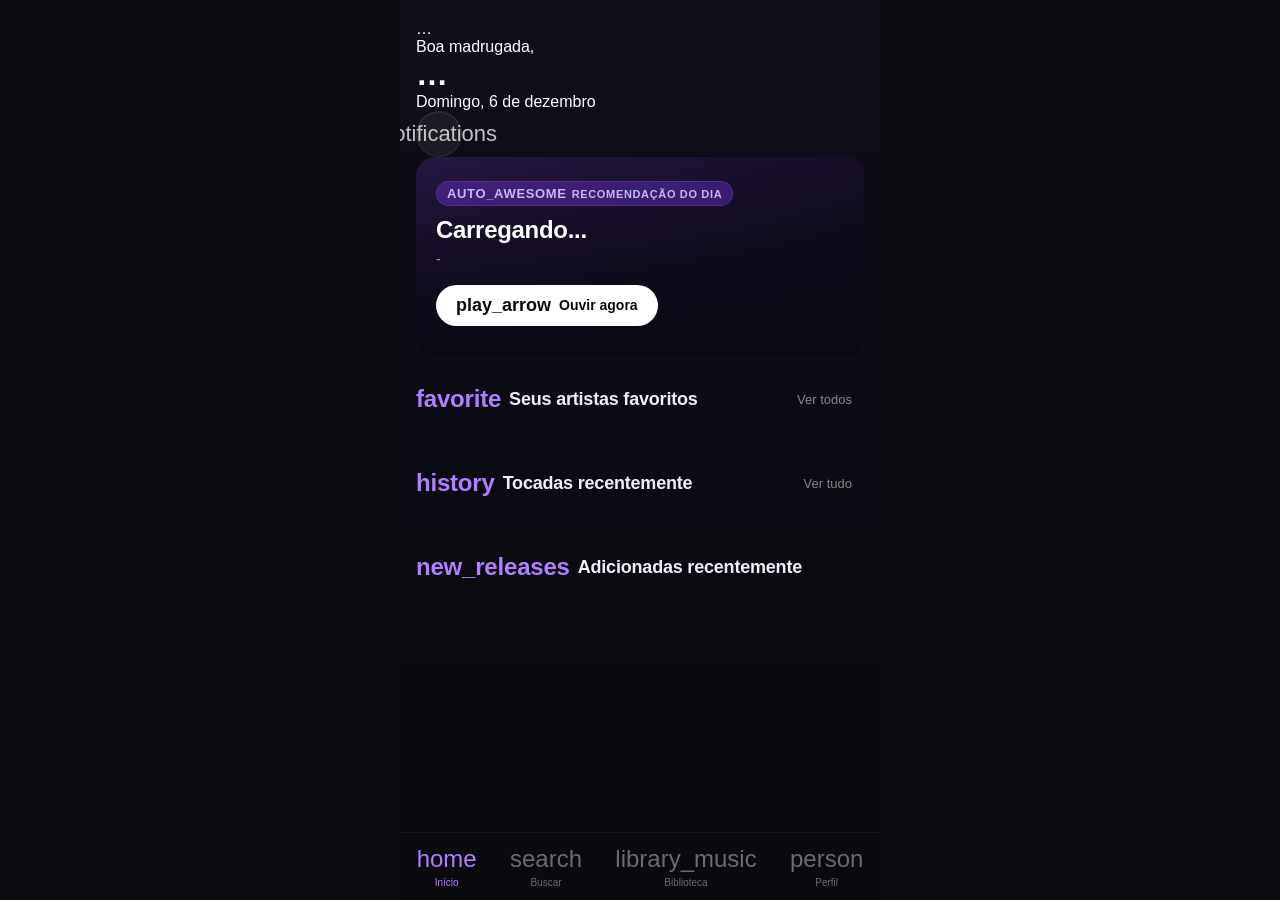
==== commit 5e494e95: "V17.5" ====
--- a/player.html
+++ b/player.html
@@ -14,6 +14,7 @@
     <link rel="stylesheet" href="busca.css" />
     <link rel="stylesheet" href="biblioteca.css" />
     <link rel="stylesheet" href="perfil.css" />
+    <link rel="stylesheet" href="notifications.css" />
     <link rel="stylesheet" href="artist-detail.css" />
     <link rel="stylesheet" href="painel.css" />
     <style>
@@ -44,8 +45,6 @@
       }
 
       /* ── FIX PLAYER EXPANDIDO (sobrescreve cache do SW) ── */
-
-      /* Container principal */
       .lyrics-full-screen {
         position: fixed !important;
         top: 0 !important;
@@ -59,190 +58,25 @@
         flex-direction: column !important;
         overflow: hidden !important;
         transition: transform 0.35s cubic-bezier(0.19, 1, 0.22, 1) !important;
-        background: #0a0812 !important;
       }
       .lyrics-full-screen.expanded {
         transform: translateY(0%) !important;
       }
-
-      /* Fundo dinâmico — DEVE ficar atrás de tudo */
-      .player-bg {
-        position: absolute !important;
-        inset: 0 !important;
-        z-index: 0 !important;
-        background: linear-gradient(160deg, #2a1a4a 0%, #0a0812 60%) !important;
-      }
-
-      /* Painel de fila — DEVE ser overlay, não participar do flex flow.
-         BUG: não tinha CSS em lugar nenhum, ficava no fluxo normal e
-         empurrava o player-scroll-area para fora da tela. */
-      .queue-panel {
-        position: absolute !important;
-        inset: 0 !important;
-        z-index: 50 !important;
-        background: #0d0a18 !important;
-        transform: translateX(100%) !important;
-        transition: transform 0.3s cubic-bezier(0.32, 0, 0.15, 1) !important;
-        display: flex !important;
-        flex-direction: column !important;
-        overflow: hidden !important;
-      }
-      .queue-panel.active {
-        transform: translateX(0%) !important;
-      }
-      .queue-panel-header {
-        display: flex !important;
-        align-items: center !important;
-        justify-content: space-between !important;
-        padding: 52px 20px 16px !important;
-        flex-shrink: 0 !important;
-        border-bottom: 1px solid rgba(255,255,255,0.08) !important;
-      }
-      .queue-panel-header h3 {
-        font-size: 18px !important;
-        font-weight: 800 !important;
-        color: #fff !important;
-        margin: 0 !important;
-      }
-      .queue-panel-list {
-        flex: 1 !important;
-        overflow-y: auto !important;
-        padding: 8px 12px !important;
-      }
-
-      /* Área rolável — DEVE ter posição e z-index para ficar sobre o player-bg */
       .player-scroll-area {
-        position: relative !important;
-        z-index: 1 !important;
         flex: 1 !important;
         min-height: 0 !important;
         height: auto !important;
         overflow-y: auto !important;
         overflow-x: hidden !important;
-        scroll-snap-type: y mandatory !important;
-        scrollbar-width: none !important;
-      }
-      .player-scroll-area::-webkit-scrollbar { display: none !important; }
-
-      /* Página 1: capa + controles */
+      }
       .player-page-one {
         min-height: 100dvh !important;
         height: auto !important;
         flex-shrink: 0 !important;
-        display: flex !important;
-        flex-direction: column !important;
-        padding: 0 20px 16px !important;
-        scroll-snap-align: start !important;
-        box-sizing: border-box !important;
-        position: relative !important;
-      }
-
-      /* Área da capa — cresce para preencher espaço disponível */
-      .player-cover-area {
-        flex: 1 !important;
-        display: flex !important;
-        align-items: center !important;
-        justify-content: center !important;
-        padding: 12px 0 !important;
-        min-height: 0 !important;
-      }
-
-      /* Capa expandida */
-      .player-expanded-cover {
-        width: min(72vw, 300px) !important;
-        aspect-ratio: 1 !important;
-        border-radius: 20px !important;
-        object-fit: cover !important;
-        display: block !important;
-      }
-
-      /* Linha info (título + favorito) */
-      .player-info-row {
-        display: flex !important;
-        align-items: center !important;
-        justify-content: space-between !important;
-        margin-bottom: 16px !important;
-        flex-shrink: 0 !important;
-      }
-      .player-info-text { min-width: 0 !important; flex: 1 !important; }
-      .player-info-text h2 {
-        font-size: 22px !important;
-        font-weight: 800 !important;
-        color: #fff !important;
-        margin: 0 0 3px !important;
-        white-space: nowrap !important;
-        overflow: hidden !important;
-        text-overflow: ellipsis !important;
-      }
-      .player-info-text p {
-        font-size: 14px !important;
-        color: rgba(255,255,255,0.5) !important;
-        margin: 0 !important;
-      }
-
-      /* Controles */
-      .player-controls-row {
-        display: flex !important;
-        align-items: center !important;
-        justify-content: space-between !important;
-        margin-bottom: 16px !important;
-        flex-shrink: 0 !important;
-      }
-      .ctrl-play {
-        background: linear-gradient(135deg, #7c3aed, #a855f7) !important;
-        border: none !important;
-        width: 64px !important;
-        height: 64px !important;
-        border-radius: 50% !important;
-        display: flex !important;
-        align-items: center !important;
-        justify-content: center !important;
-        cursor: pointer !important;
-      }
-      .ctrl-play .material-symbols-rounded {
-        font-size: 36px !important;
-        color: #fff !important;
-      }
-      .ctrl-main, .ctrl-extra {
-        background: none !important;
-        border: none !important;
-        display: flex !important;
-        align-items: center !important;
-        justify-content: center !important;
-        cursor: pointer !important;
-      }
-      .ctrl-main  { width: 52px !important; height: 52px !important; color: rgba(255,255,255,0.85) !important; }
-      .ctrl-extra { width: 44px !important; height: 44px !important; color: rgba(255,255,255,0.4) !important;  }
-      .ctrl-main  .material-symbols-rounded { font-size: 40px !important; }
-      .ctrl-extra .material-symbols-rounded { font-size: 22px !important; }
-      .ctrl-extra.active { color: #a78bfa !important; }
-
-      /* Mini controles (aparecem ao rolar para letras) */
-      .player-mini-controls {
-        position: absolute !important;
-        bottom: 0 !important;
-        left: 0 !important;
-        right: 0 !important;
-        z-index: 10 !important;
-        transform: translateY(100%) !important;
-        transition: transform 0.25s ease !important;
-        display: flex !important;
-        align-items: center !important;
-        gap: 12px !important;
-        padding: 12px 16px 20px !important;
-        background: rgba(8,6,16,0.96) !important;
-        backdrop-filter: blur(20px) !important;
-      }
-      .player-mini-controls.visible {
-        transform: translateY(0) !important;
       }
     </style>
     <script src="https://cdn.jsdelivr.net/npm/@supabase/supabase-js@2"></script>
     <script src="supabase-config.js"></script>
-    <script>
-      window.va = window.va || function () { (window.vaq = window.vaq || []).push(arguments); };
-    </script>
-    <script defer src="/_vercel/insights/script.js"></script>
   </head>
   <body>
     <audio id="audio" style="display: none"></audio>
@@ -824,6 +658,36 @@
 
       <!-- ID antigo para compat -->
       <div id="lyricsScroller" style="display: none"></div>
+    </div>
+
+    <!-- OVERLAY DE NOTIFICAÇÕES -->
+    <div id="notificationsOverlay" class="notifications-overlay">
+        <div class="notif-header">
+            <span class="material-symbols-rounded notif-header-icon">notifications</span>
+            <h1>Notificações</h1>
+            <button class="notif-close-btn" id="notifCloseBtn">
+                <span class="material-symbols-rounded">close</span>
+            </button>
+        </div>
+
+        <div class="notif-tabs">
+            <button class="notif-tab active" data-tab="all">Todas</button>
+            <button class="notif-tab" data-tab="unread">Não lidas</button>
+        </div>
+
+        <!-- Prompt para ativar push (some após ativar) -->
+        <div class="notif-prompt-card" id="notifPromptCard">
+            <div class="notif-prompt-icon">
+                <span class="material-symbols-rounded">notifications_active</span>
+            </div>
+            <div class="notif-prompt-text">
+                <strong>Ative as notificações</strong>
+                <span>Receba novidades e recomendações exclusivas no seu dia a dia.</span>
+            </div>
+            <button class="notif-activate-btn" id="notifActivateBtn">Ativar</button>
+        </div>
+
+        <div class="notif-list" id="notifList"></div>
     </div>
 
     <!-- MODAIS -->
@@ -1009,6 +873,7 @@
     <script src="player-music-actions.js"></script>
     <script src="search.js"></script>
     <script src="player-smart-queue.js"></script>
+    <script src="notifications.js"></script>
     <script src="inicio-extras.js"></script>
     <script>
       // Registra o service worker para habilitar funcionamento offline (PWA)
--- a/notifications.css
+++ b/notifications.css
@@ -0,0 +1,323 @@
+/* ============================================================
+   FENDA MUSIC — NOTIFICATIONS CSS (notifications.css)
+   ============================================================ */
+
+/* ── OVERLAY BASE ── */
+.notifications-overlay {
+    position: fixed;
+    inset: 0;
+    z-index: 3500;
+    background: #0a0812;
+    transform: translateX(100%);
+    transition: transform 0.35s cubic-bezier(0.32, 0, 0.15, 1);
+    display: flex;
+    flex-direction: column;
+    overflow: hidden;
+}
+.notifications-overlay.active {
+    transform: translateX(0);
+}
+
+/* ── HEADER DA TELA ── */
+.notif-header {
+    display: flex;
+    align-items: center;
+    gap: 12px;
+    padding: 52px 20px 16px;
+    flex-shrink: 0;
+    background: rgba(10, 8, 18, 0.92);
+    backdrop-filter: blur(12px);
+    border-bottom: 1px solid rgba(255,255,255,0.06);
+    position: sticky;
+    top: 0;
+    z-index: 2;
+}
+
+.notif-header-icon {
+    font-size: 26px;
+    color: #c084fc;
+}
+
+.notif-header h1 {
+    flex: 1;
+    font-size: 22px;
+    font-weight: 800;
+    color: #fff;
+    margin: 0;
+    letter-spacing: -0.4px;
+}
+
+.notif-close-btn {
+    background: rgba(255,255,255,0.07);
+    border: 1px solid rgba(255,255,255,0.08);
+    width: 38px;
+    height: 38px;
+    border-radius: 50%;
+    display: flex;
+    align-items: center;
+    justify-content: center;
+    cursor: pointer;
+    color: rgba(255,255,255,0.6);
+    transition: all 0.15s;
+    flex-shrink: 0;
+}
+.notif-close-btn:active {
+    background: rgba(192,132,252,0.2);
+    color: #fff;
+    transform: scale(0.92);
+}
+.notif-close-btn .material-symbols-rounded { font-size: 20px; }
+
+/* ── TABS ── */
+.notif-tabs {
+    display: flex;
+    padding: 12px 20px 0;
+    gap: 0;
+    flex-shrink: 0;
+    border-bottom: 1px solid rgba(255,255,255,0.06);
+}
+
+.notif-tab {
+    background: none;
+    border: none;
+    padding: 10px 20px;
+    font-size: 14px;
+    font-weight: 700;
+    color: rgba(255,255,255,0.38);
+    cursor: pointer;
+    border-bottom: 2.5px solid transparent;
+    margin-bottom: -1px;
+    transition: all 0.18s;
+    letter-spacing: 0.01em;
+    font-family: inherit;
+}
+.notif-tab.active {
+    color: #c084fc;
+    border-bottom-color: #c084fc;
+}
+
+/* ── LISTA ── */
+.notif-list {
+    flex: 1;
+    overflow-y: auto;
+    overflow-x: hidden;
+    padding: 8px 0 100px;
+    scrollbar-width: none;
+}
+.notif-list::-webkit-scrollbar { display: none; }
+
+/* ── CARD DE ATIVAÇÃO PUSH ── */
+.notif-prompt-card {
+    margin: 16px 16px 8px;
+    background: linear-gradient(135deg, rgba(124,58,237,0.2), rgba(109,40,217,0.12));
+    border: 1px solid rgba(192,132,252,0.25);
+    border-radius: 20px;
+    padding: 16px;
+    display: flex;
+    align-items: center;
+    gap: 14px;
+}
+.notif-prompt-icon {
+    width: 48px;
+    height: 48px;
+    border-radius: 14px;
+    background: rgba(124,58,237,0.3);
+    display: flex;
+    align-items: center;
+    justify-content: center;
+    flex-shrink: 0;
+}
+.notif-prompt-icon .material-symbols-rounded {
+    font-size: 24px;
+    color: #c084fc;
+}
+.notif-prompt-text { flex: 1; min-width: 0; }
+.notif-prompt-text strong {
+    display: block;
+    font-size: 14px;
+    font-weight: 700;
+    color: #fff;
+    margin-bottom: 3px;
+}
+.notif-prompt-text span {
+    font-size: 12px;
+    color: rgba(255,255,255,0.45);
+    line-height: 1.4;
+}
+.notif-activate-btn {
+    background: linear-gradient(135deg, #9333ea, #7c3aed);
+    border: none;
+    border-radius: 12px;
+    padding: 9px 16px;
+    color: #fff;
+    font-size: 13px;
+    font-weight: 700;
+    cursor: pointer;
+    flex-shrink: 0;
+    transition: all 0.15s;
+    box-shadow: 0 4px 14px rgba(124,58,237,0.4);
+    font-family: inherit;
+}
+.notif-activate-btn:active {
+    transform: scale(0.96);
+    opacity: 0.88;
+}
+
+/* ── GRUPO DE DATA ── */
+.notif-group { margin-bottom: 4px; }
+.notif-group-label {
+    font-size: 11px;
+    font-weight: 800;
+    color: rgba(255,255,255,0.28);
+    text-transform: uppercase;
+    letter-spacing: 0.14em;
+    padding: 18px 20px 8px;
+}
+
+/* ── CARD DE NOTIFICAÇÃO ── */
+.notif-card {
+    display: flex;
+    align-items: center;
+    gap: 13px;
+    padding: 12px 20px;
+    cursor: pointer;
+    transition: background 0.14s;
+    position: relative;
+}
+.notif-card + .notif-card::before {
+    content: '';
+    position: absolute;
+    top: 0;
+    left: 80px;
+    right: 20px;
+    height: 1px;
+    background: rgba(255,255,255,0.05);
+}
+.notif-card:active { background: rgba(192,132,252,0.08); }
+.notif-card.notif-unread { background: rgba(124,58,237,0.06); }
+.notif-card.notif-unread + .notif-card::before { opacity: 0; }
+
+/* Thumbnail */
+.notif-thumb {
+    flex-shrink: 0;
+    width: 52px;
+    height: 52px;
+    border-radius: 14px;
+    overflow: hidden;
+    position: relative;
+}
+.notif-thumb-img {
+    width: 100%;
+    height: 100%;
+    object-fit: cover;
+    display: block;
+    border-radius: 14px;
+}
+.notif-thumb-icon {
+    width: 100%;
+    height: 100%;
+    display: flex;
+    align-items: center;
+    justify-content: center;
+    border-radius: 14px;
+}
+.notif-thumb-icon .material-symbols-rounded {
+    font-size: 26px;
+    color: #fff;
+}
+
+/* Conteúdo */
+.notif-content { flex: 1; min-width: 0; }
+.notif-title {
+    font-size: 14px;
+    color: rgba(255,255,255,0.85);
+    margin: 0 0 4px;
+    line-height: 1.4;
+    display: -webkit-box;
+    -webkit-line-clamp: 2;
+    -webkit-box-orient: vertical;
+    overflow: hidden;
+}
+.notif-title strong {
+    color: #fff;
+    font-weight: 700;
+}
+.notif-time {
+    font-size: 12px;
+    color: rgba(255,255,255,0.3);
+    display: block;
+}
+
+/* Indicador de não lida */
+.notif-dot-indicator {
+    width: 9px;
+    height: 9px;
+    border-radius: 50%;
+    background: #a855f7;
+    flex-shrink: 0;
+    box-shadow: 0 0 8px rgba(168,85,247,0.6);
+}
+
+/* ── ESTADO VAZIO ── */
+.notif-empty {
+    text-align: center;
+    padding: 80px 20px 40px;
+    color: rgba(255,255,255,0.3);
+}
+.notif-empty .material-symbols-rounded {
+    font-size: 52px;
+    display: block;
+    margin-bottom: 16px;
+    color: rgba(192,132,252,0.35);
+}
+.notif-empty p {
+    font-size: 16px;
+    font-weight: 600;
+    margin: 0;
+}
+
+/* ── SINO NO HEADER DA HOME ── */
+.inicio-notif-btn {
+    position: relative;
+    background: rgba(255,255,255,0.06);
+    border: 1px solid rgba(255,255,255,0.08);
+    width: 46px;
+    height: 46px;
+    border-radius: 50%;
+    display: flex;
+    align-items: center;
+    justify-content: center;
+    cursor: pointer;
+    color: rgba(255,255,255,0.75);
+    transition: all 0.18s;
+    flex-shrink: 0;
+    backdrop-filter: blur(8px);
+    -webkit-backdrop-filter: blur(8px);
+    box-shadow: inset 0 1px 0 rgba(255,255,255,0.08);
+}
+.inicio-notif-btn .material-symbols-rounded { font-size: 22px; }
+.inicio-notif-btn:active {
+    background: rgba(168,85,247,0.2);
+    color: #c084fc;
+    transform: scale(0.92);
+}
+
+/* Bolinha de notificação não lida */
+.inicio-notif-dot {
+    position: absolute;
+    top: 6px;
+    right: 6px;
+    min-width: 16px;
+    height: 16px;
+    border-radius: 8px;
+    background: #a855f7;
+    color: #fff;
+    font-size: 9px;
+    font-weight: 800;
+    display: none;
+    align-items: center;
+    justify-content: center;
+    box-shadow: 0 0 8px rgba(168,85,247,0.7), 0 0 0 2px #0a0812;
+    padding: 0 3px;
+    line-height: 1;
+}
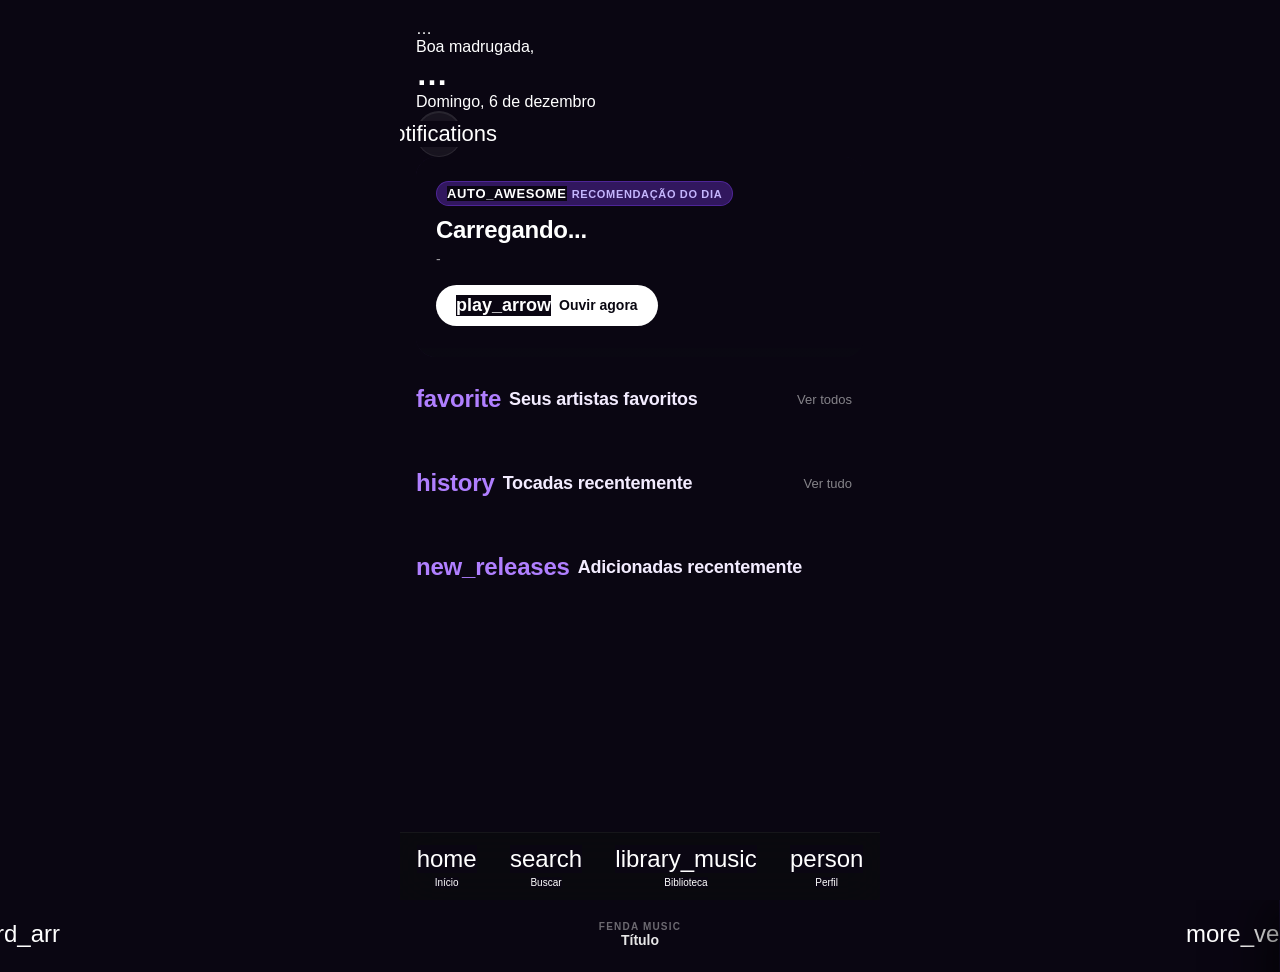
==== commit 131611a1: "Add files via upload" ====
--- a/player.html
+++ b/player.html
@@ -420,6 +420,30 @@
                 <span class="material-symbols-rounded profile-menu-arrow"
                   >chevron_right</span
                 >
+              </button>
+
+              <!-- Wrapped -->
+              <button class="profile-menu-item" onclick="document.getElementById('wrappedModal').style.display='flex'; fendaStats.getYearStats().then(s => { document.getElementById('wrappedContent').innerHTML = fendaStats.renderWrapped(s); })">
+                <div class="profile-menu-icon" style="background:linear-gradient(135deg,#7c3aed,#ec4899)">
+                  <span class="material-symbols-rounded">auto_graph</span>
+                </div>
+                <div class="profile-menu-text">
+                  <span class="profile-menu-title">Seu Wrapped</span>
+                  <span class="profile-menu-sub">Estatísticas do seu ano</span>
+                </div>
+                <span class="material-symbols-rounded profile-menu-arrow">chevron_right</span>
+              </button>
+
+              <!-- Temas -->
+              <button class="profile-menu-item" onclick="document.getElementById('themesModal').style.display='flex'; document.getElementById('themesContent').innerHTML = fendaThemes.renderThemePicker()">
+                <div class="profile-menu-icon" style="background:linear-gradient(135deg,#3b82f6,#10b981)">
+                  <span class="material-symbols-rounded">palette</span>
+                </div>
+                <div class="profile-menu-text">
+                  <span class="profile-menu-title">Temas</span>
+                  <span class="profile-menu-sub">Personalize as cores do app</span>
+                </div>
+                <span class="material-symbols-rounded profile-menu-arrow">chevron_right</span>
               </button>
 
               <button class="profile-menu-item" id="settingsNavBtn">
@@ -874,9 +898,67 @@
     <script src="search.js"></script>
     <script src="player-smart-queue.js"></script>
     <script src="notifications.js"></script>
+    <script src="push-notifications-ultra-simples.js"></script>
     <script src="inicio-extras.js"></script>
+    <!-- Novos módulos -->
+    <script src="stats.js"></script>
+    <script src="themes.js"></script>
+    <script src="queue-visual.js"></script>
+    <script src="social-share.js"></script>
+    <script src="notifications-follow.js"></script>
+    <!-- Modal Wrapped -->
+    <div id="wrappedModal" class="modal-backdrop" style="display:none" onclick="if(event.target===this)this.style.display='none'">
+      <div class="modal-content-box" style="max-width:420px;max-height:90vh;overflow-y:auto;padding:0;border-radius:20px">
+        <div id="wrappedContent" style="padding:24px"></div>
+        <div style="padding:0 24px 24px">
+          <button onclick="document.getElementById('wrappedModal').style.display='none'" style="width:100%;background:rgba(255,255,255,0.08);border:none;border-radius:40px;padding:14px;color:white;font-size:15px;cursor:pointer">Fechar</button>
+        </div>
+      </div>
+    </div>
+
+    <!-- Modal Temas -->
+    <div id="themesModal" class="modal-backdrop" style="display:none" onclick="if(event.target===this)this.style.display='none'">
+      <div class="modal-content-box" style="max-width:420px;padding:24px;border-radius:20px">
+        <div id="themesContent"></div>
+        <button onclick="document.getElementById('themesModal').style.display='none'" style="width:100%;background:rgba(255,255,255,0.08);border:none;border-radius:40px;padding:14px;color:white;font-size:15px;cursor:pointer;margin-top:16px">Fechar</button>
+      </div>
+    </div>
+
     <script>
-      // Registra o service worker para habilitar funcionamento offline (PWA)
+      // Integrar share button do player com o módulo social-share
+      document.addEventListener('DOMContentLoaded', () => {
+        const shareBtn = document.getElementById('shareMusicBtn');
+        if (shareBtn) {
+          shareBtn.addEventListener('click', () => {
+            const song = {
+              title: document.getElementById('playerExpandedTitle')?.textContent || 'Música',
+              artist: document.getElementById('playerExpandedArtist')?.textContent || 'Artista',
+            };
+            if (navigator.share) {
+              navigator.share({
+                title: `${song.title} - ${song.artist}`,
+                text: `🎵 Ouvindo "${song.title}" por ${song.artist} no Fenda Music`,
+                url: window.location.href,
+              }).catch(() => {});
+            } else {
+              const container = document.createElement('div');
+              container.innerHTML = fendaSocialShare.renderShareButtons(song);
+              document.body.appendChild(container);
+            }
+          });
+        }
+
+        // Inicializar módulos após login
+        document.addEventListener('fenda:userLoaded', (e) => {
+          const userId = e.detail?.userId;
+          if (userId) {
+            fendaStats.init(userId);
+            fendaArtistNotifications.init(userId);
+            fendaArtistNotifications.requestNotificationPermission();
+          }
+        });
+      });
+    </script>
       if ("serviceWorker" in navigator) {
         window.addEventListener("load", () => {
           navigator.serviceWorker
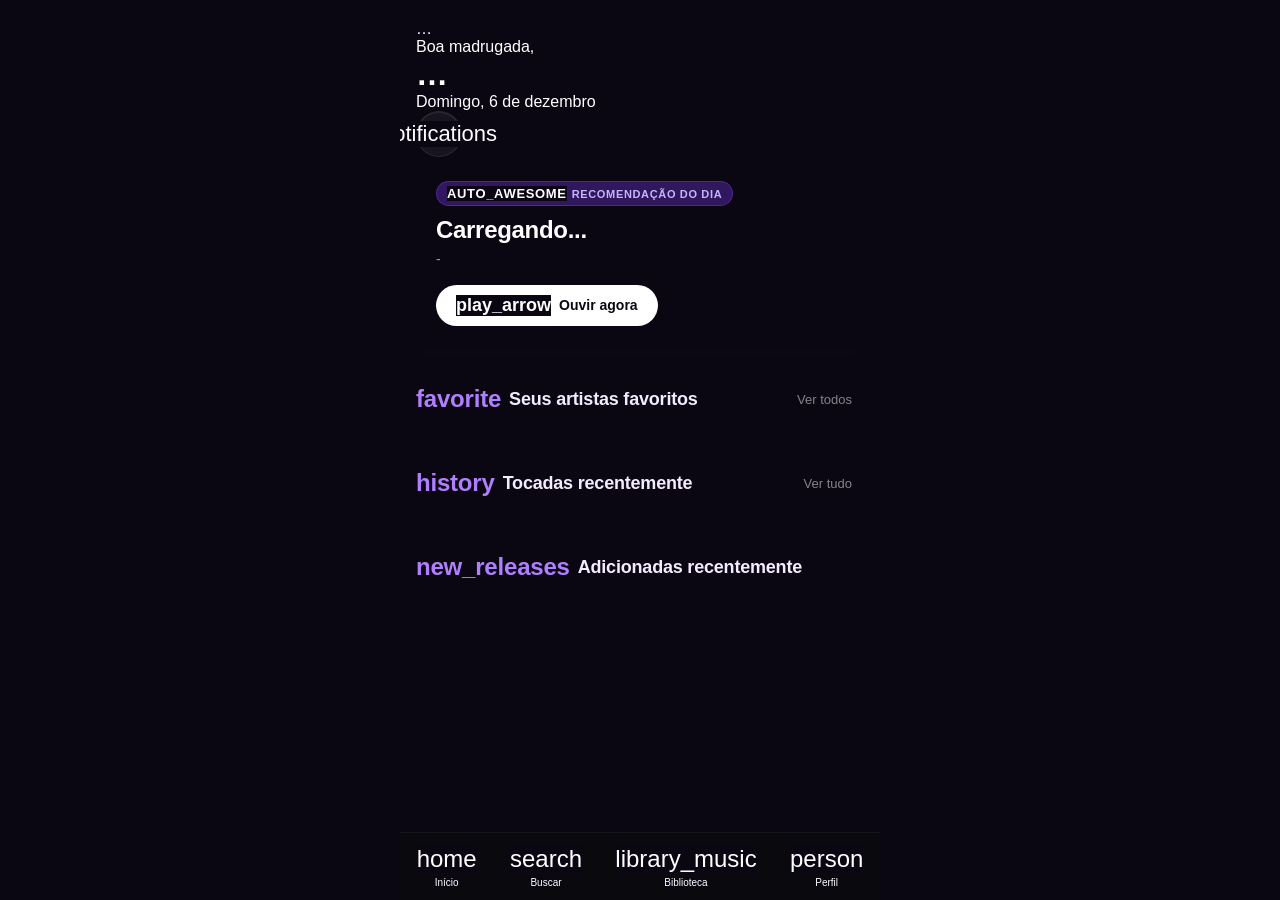
==== commit b6d489f6: "Add files via upload" ====
--- a/player.html
+++ b/player.html
@@ -959,6 +959,7 @@
         });
       });
     </script>
+    <script>
       if ("serviceWorker" in navigator) {
         window.addEventListener("load", () => {
           navigator.serviceWorker
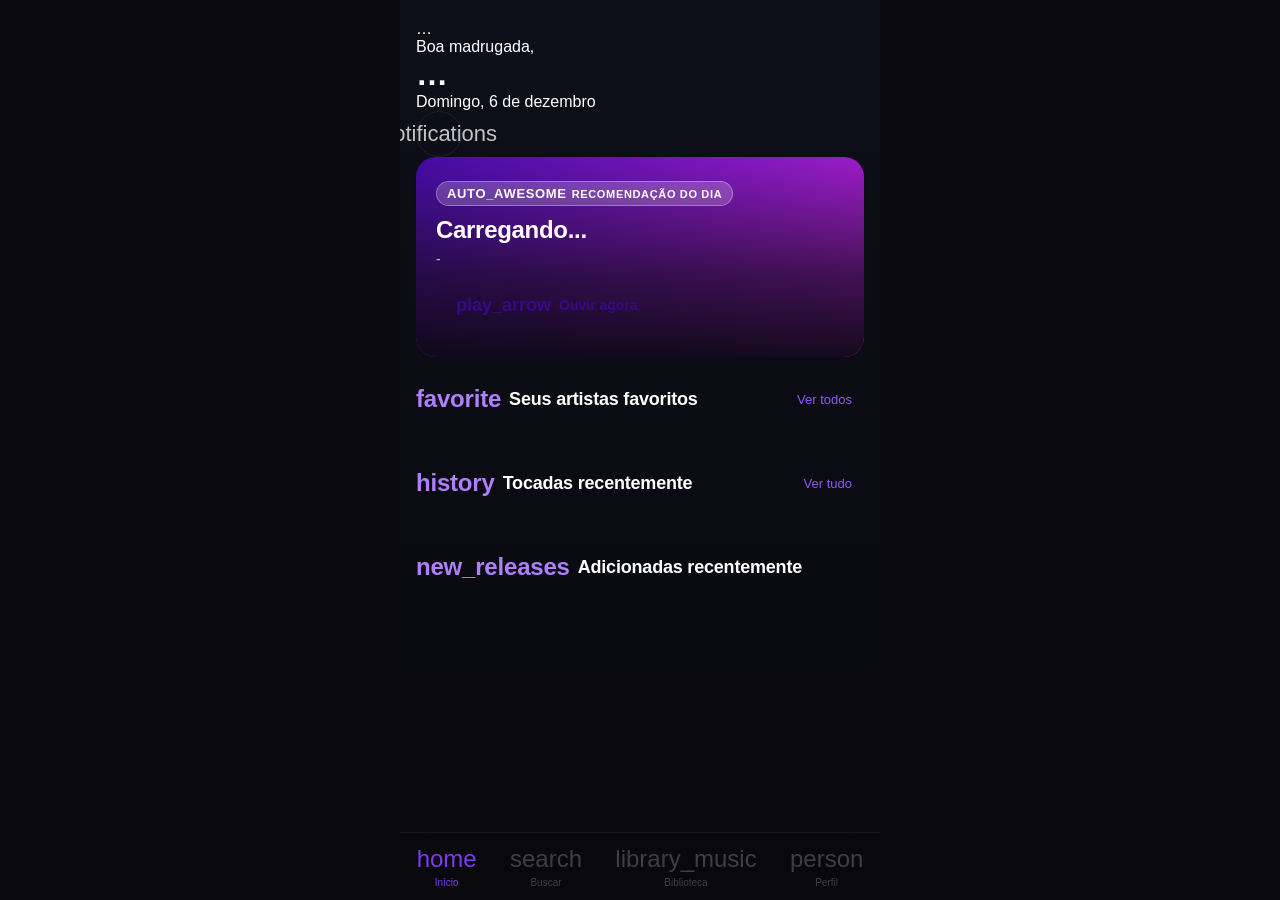
==== commit d575a366: "Add files via upload" ====
--- a/player.html
+++ b/player.html
@@ -9,6 +9,9 @@
     <title>Fenda Music</title>
     <link rel="manifest" href="manifest.json" />
     <link rel="stylesheet" href="fonts/material-symbols.css" />
+    <link rel="stylesheet" href="theme-variables.css" />
+    <link rel="stylesheet" href="theme-overrides.css" />
+    <link rel="stylesheet" href="theme-final-fix.css" />
     <link rel="stylesheet" href="base.css" />
     <link rel="stylesheet" href="inicio.css" />
     <link rel="stylesheet" href="busca.css" />
@@ -985,5 +988,6 @@
         });
       }
     </script>
+    <script src="theme-js-fix.js"></script>
   </body>
 </html>
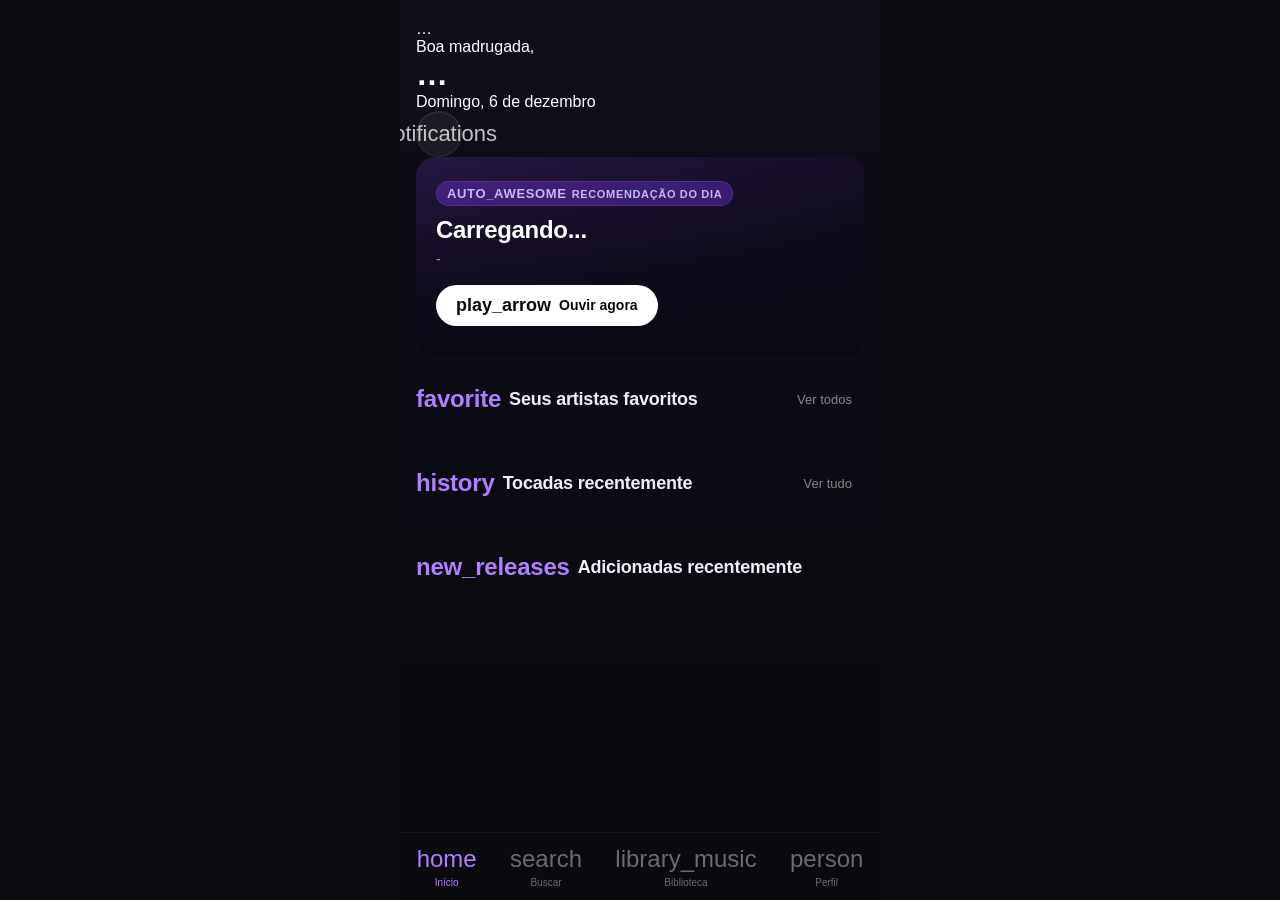
==== commit b6d8ecab: "Add files via upload" ====
--- a/player.html
+++ b/player.html
@@ -9,9 +9,6 @@
     <title>Fenda Music</title>
     <link rel="manifest" href="manifest.json" />
     <link rel="stylesheet" href="fonts/material-symbols.css" />
-    <link rel="stylesheet" href="theme-variables.css" />
-    <link rel="stylesheet" href="theme-overrides.css" />
-    <link rel="stylesheet" href="theme-final-fix.css" />
     <link rel="stylesheet" href="base.css" />
     <link rel="stylesheet" href="inicio.css" />
     <link rel="stylesheet" href="busca.css" />
@@ -423,30 +420,6 @@
                 <span class="material-symbols-rounded profile-menu-arrow"
                   >chevron_right</span
                 >
-              </button>
-
-              <!-- Wrapped -->
-              <button class="profile-menu-item" onclick="document.getElementById('wrappedModal').style.display='flex'; fendaStats.getYearStats().then(s => { document.getElementById('wrappedContent').innerHTML = fendaStats.renderWrapped(s); })">
-                <div class="profile-menu-icon" style="background:linear-gradient(135deg,#7c3aed,#ec4899)">
-                  <span class="material-symbols-rounded">auto_graph</span>
-                </div>
-                <div class="profile-menu-text">
-                  <span class="profile-menu-title">Seu Wrapped</span>
-                  <span class="profile-menu-sub">Estatísticas do seu ano</span>
-                </div>
-                <span class="material-symbols-rounded profile-menu-arrow">chevron_right</span>
-              </button>
-
-              <!-- Temas -->
-              <button class="profile-menu-item" onclick="document.getElementById('themesModal').style.display='flex'; document.getElementById('themesContent').innerHTML = fendaThemes.renderThemePicker()">
-                <div class="profile-menu-icon" style="background:linear-gradient(135deg,#3b82f6,#10b981)">
-                  <span class="material-symbols-rounded">palette</span>
-                </div>
-                <div class="profile-menu-text">
-                  <span class="profile-menu-title">Temas</span>
-                  <span class="profile-menu-sub">Personalize as cores do app</span>
-                </div>
-                <span class="material-symbols-rounded profile-menu-arrow">chevron_right</span>
               </button>
 
               <button class="profile-menu-item" id="settingsNavBtn">
@@ -901,68 +874,10 @@
     <script src="search.js"></script>
     <script src="player-smart-queue.js"></script>
     <script src="notifications.js"></script>
-    <script src="push-notifications-ultra-simples.js"></script>
+    <script src="push-notifications-client-v6-simples-corrigido.js"></script>
     <script src="inicio-extras.js"></script>
-    <!-- Novos módulos -->
-    <script src="stats.js"></script>
-    <script src="themes.js"></script>
-    <script src="queue-visual.js"></script>
-    <script src="social-share.js"></script>
-    <script src="notifications-follow.js"></script>
-    <!-- Modal Wrapped -->
-    <div id="wrappedModal" class="modal-backdrop" style="display:none" onclick="if(event.target===this)this.style.display='none'">
-      <div class="modal-content-box" style="max-width:420px;max-height:90vh;overflow-y:auto;padding:0;border-radius:20px">
-        <div id="wrappedContent" style="padding:24px"></div>
-        <div style="padding:0 24px 24px">
-          <button onclick="document.getElementById('wrappedModal').style.display='none'" style="width:100%;background:rgba(255,255,255,0.08);border:none;border-radius:40px;padding:14px;color:white;font-size:15px;cursor:pointer">Fechar</button>
-        </div>
-      </div>
-    </div>
-
-    <!-- Modal Temas -->
-    <div id="themesModal" class="modal-backdrop" style="display:none" onclick="if(event.target===this)this.style.display='none'">
-      <div class="modal-content-box" style="max-width:420px;padding:24px;border-radius:20px">
-        <div id="themesContent"></div>
-        <button onclick="document.getElementById('themesModal').style.display='none'" style="width:100%;background:rgba(255,255,255,0.08);border:none;border-radius:40px;padding:14px;color:white;font-size:15px;cursor:pointer;margin-top:16px">Fechar</button>
-      </div>
-    </div>
-
     <script>
-      // Integrar share button do player com o módulo social-share
-      document.addEventListener('DOMContentLoaded', () => {
-        const shareBtn = document.getElementById('shareMusicBtn');
-        if (shareBtn) {
-          shareBtn.addEventListener('click', () => {
-            const song = {
-              title: document.getElementById('playerExpandedTitle')?.textContent || 'Música',
-              artist: document.getElementById('playerExpandedArtist')?.textContent || 'Artista',
-            };
-            if (navigator.share) {
-              navigator.share({
-                title: `${song.title} - ${song.artist}`,
-                text: `🎵 Ouvindo "${song.title}" por ${song.artist} no Fenda Music`,
-                url: window.location.href,
-              }).catch(() => {});
-            } else {
-              const container = document.createElement('div');
-              container.innerHTML = fendaSocialShare.renderShareButtons(song);
-              document.body.appendChild(container);
-            }
-          });
-        }
-
-        // Inicializar módulos após login
-        document.addEventListener('fenda:userLoaded', (e) => {
-          const userId = e.detail?.userId;
-          if (userId) {
-            fendaStats.init(userId);
-            fendaArtistNotifications.init(userId);
-            fendaArtistNotifications.requestNotificationPermission();
-          }
-        });
-      });
-    </script>
-    <script>
+      // Registra o service worker para habilitar funcionamento offline (PWA)
       if ("serviceWorker" in navigator) {
         window.addEventListener("load", () => {
           navigator.serviceWorker
@@ -988,6 +903,5 @@
         });
       }
     </script>
-    <script src="theme-js-fix.js"></script>
   </body>
 </html>
